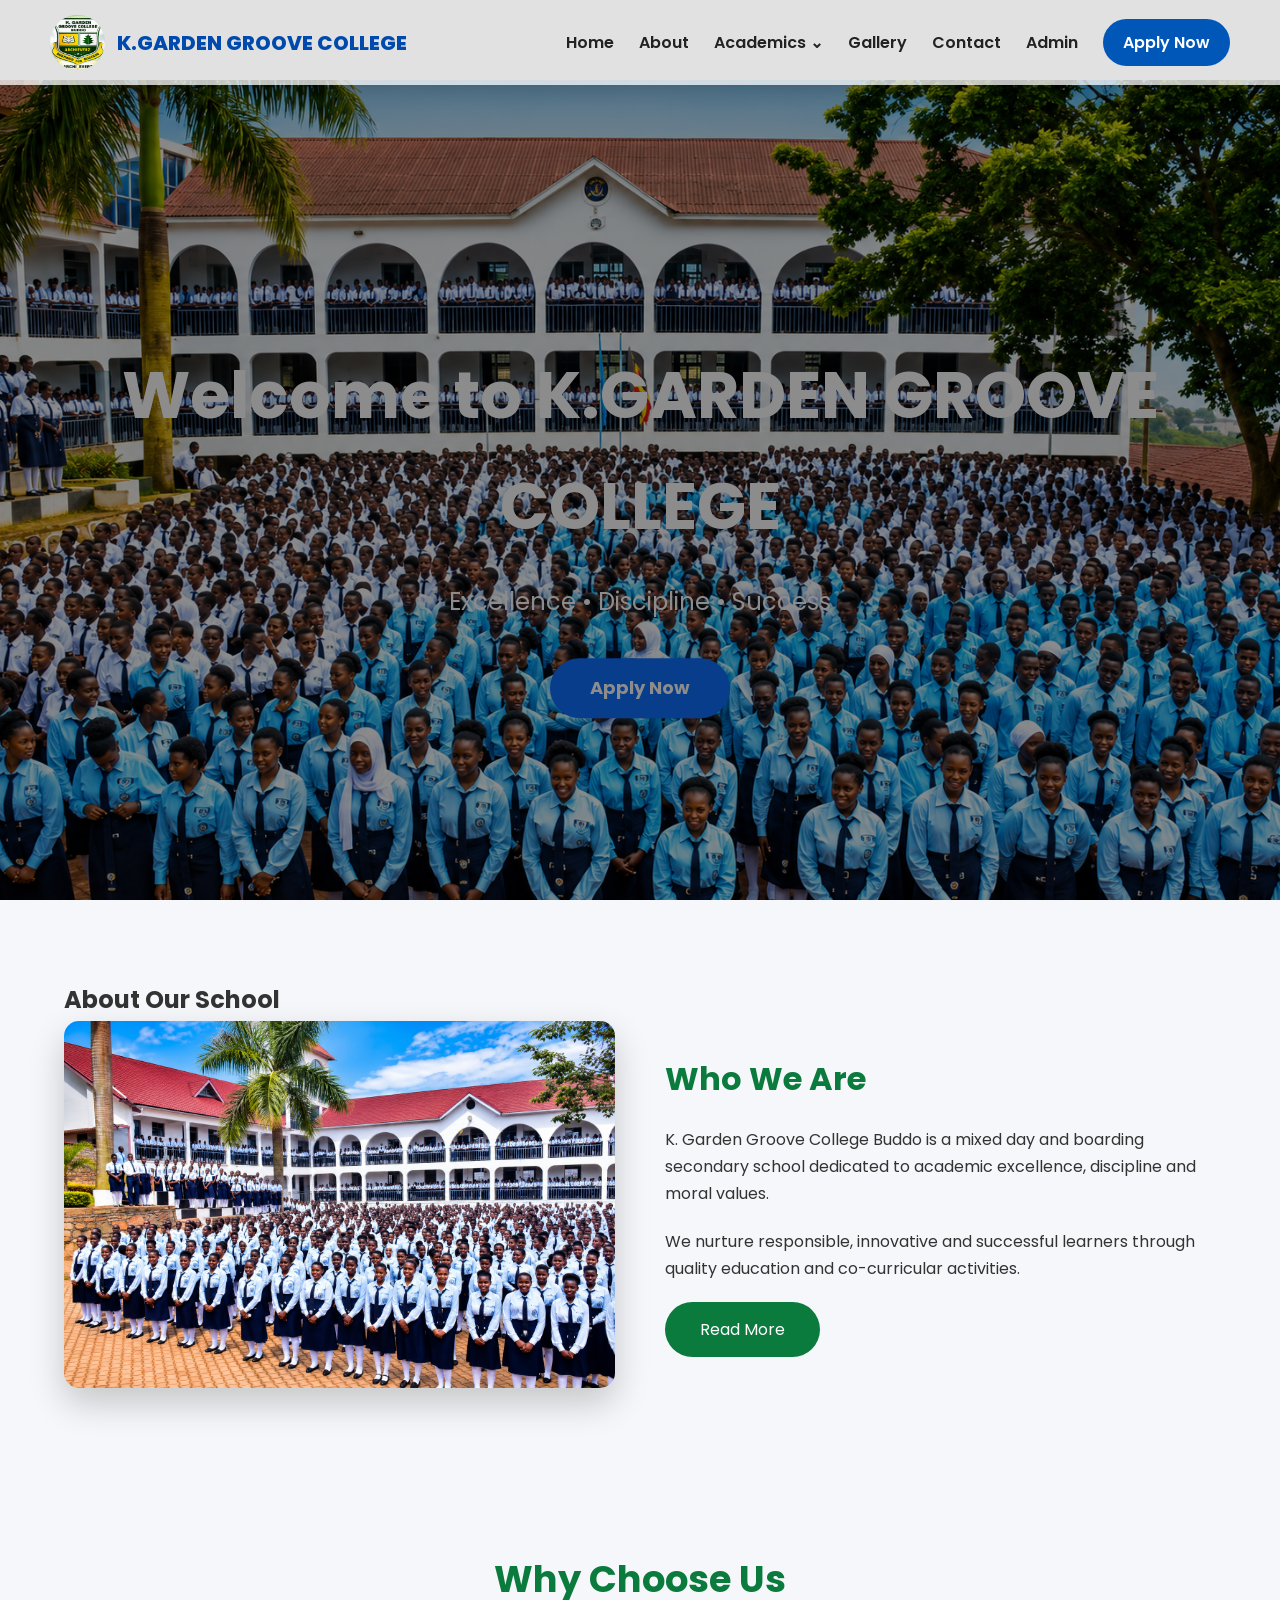
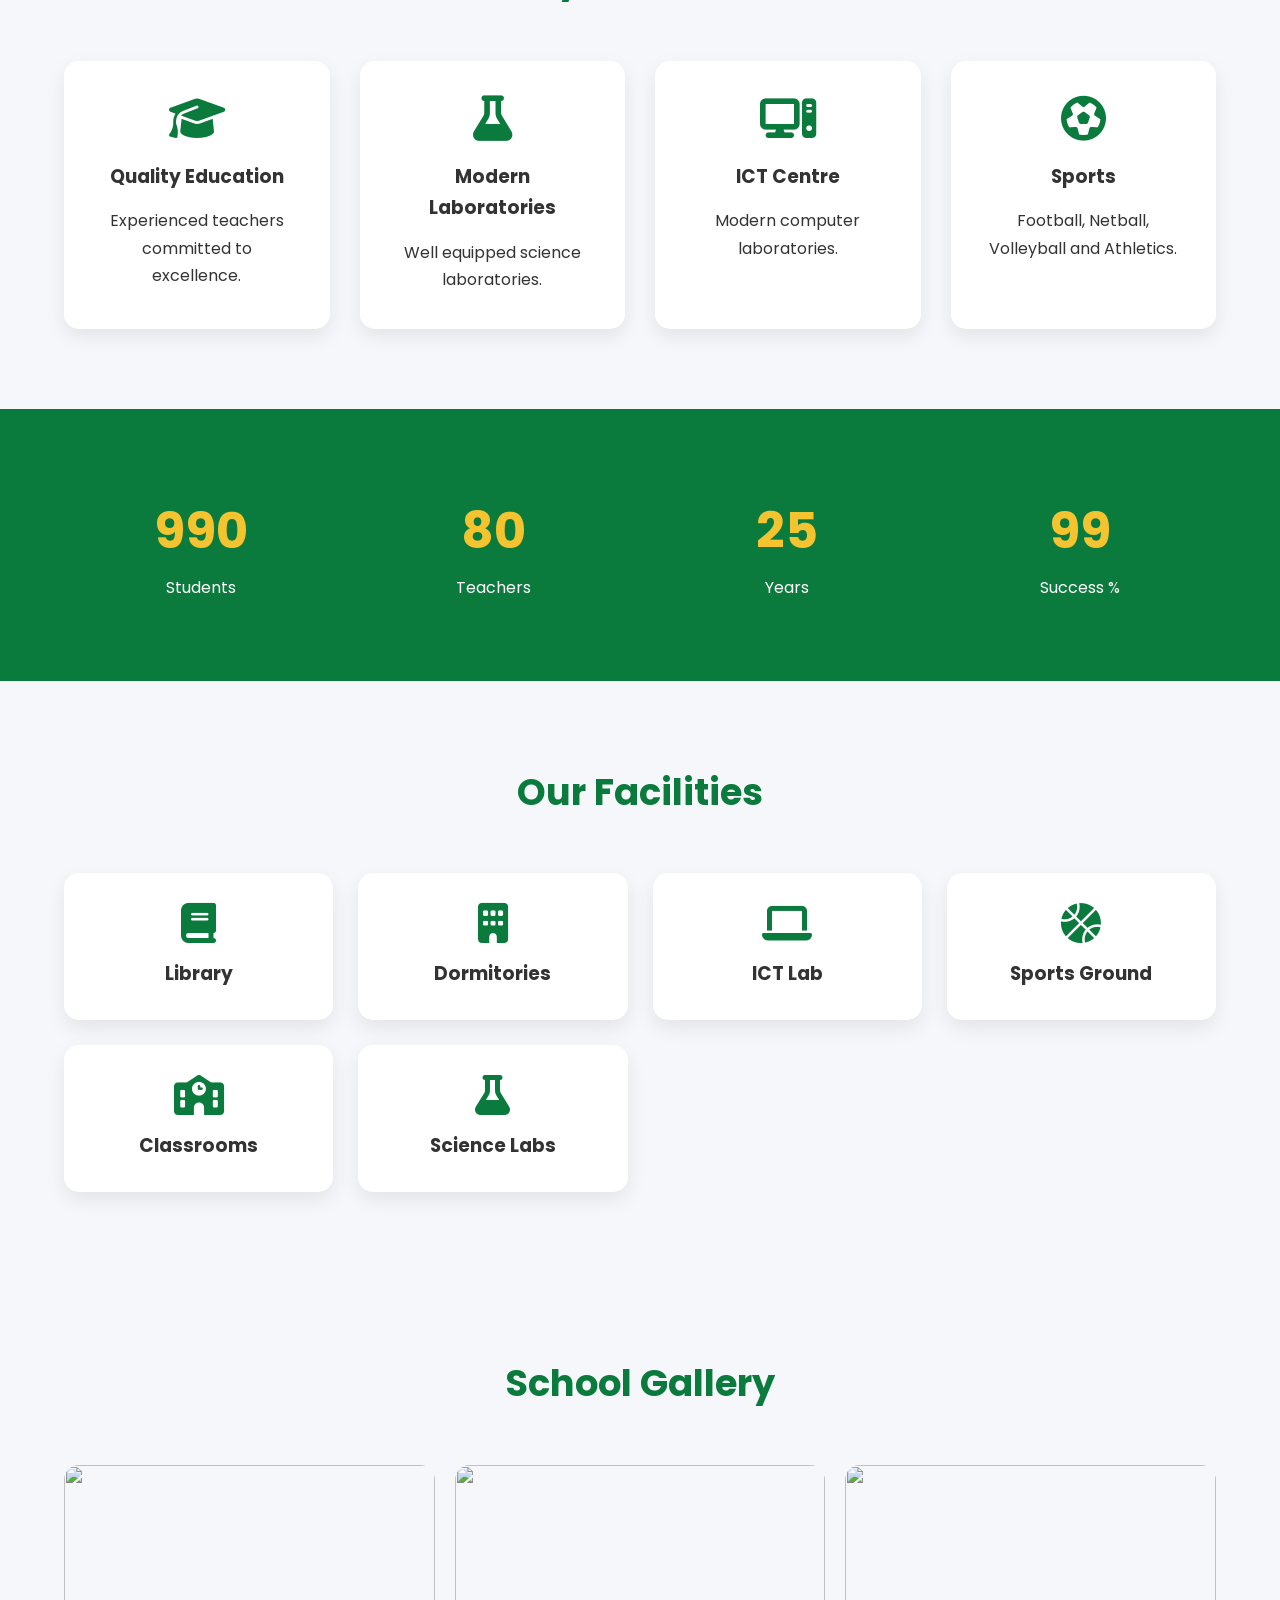
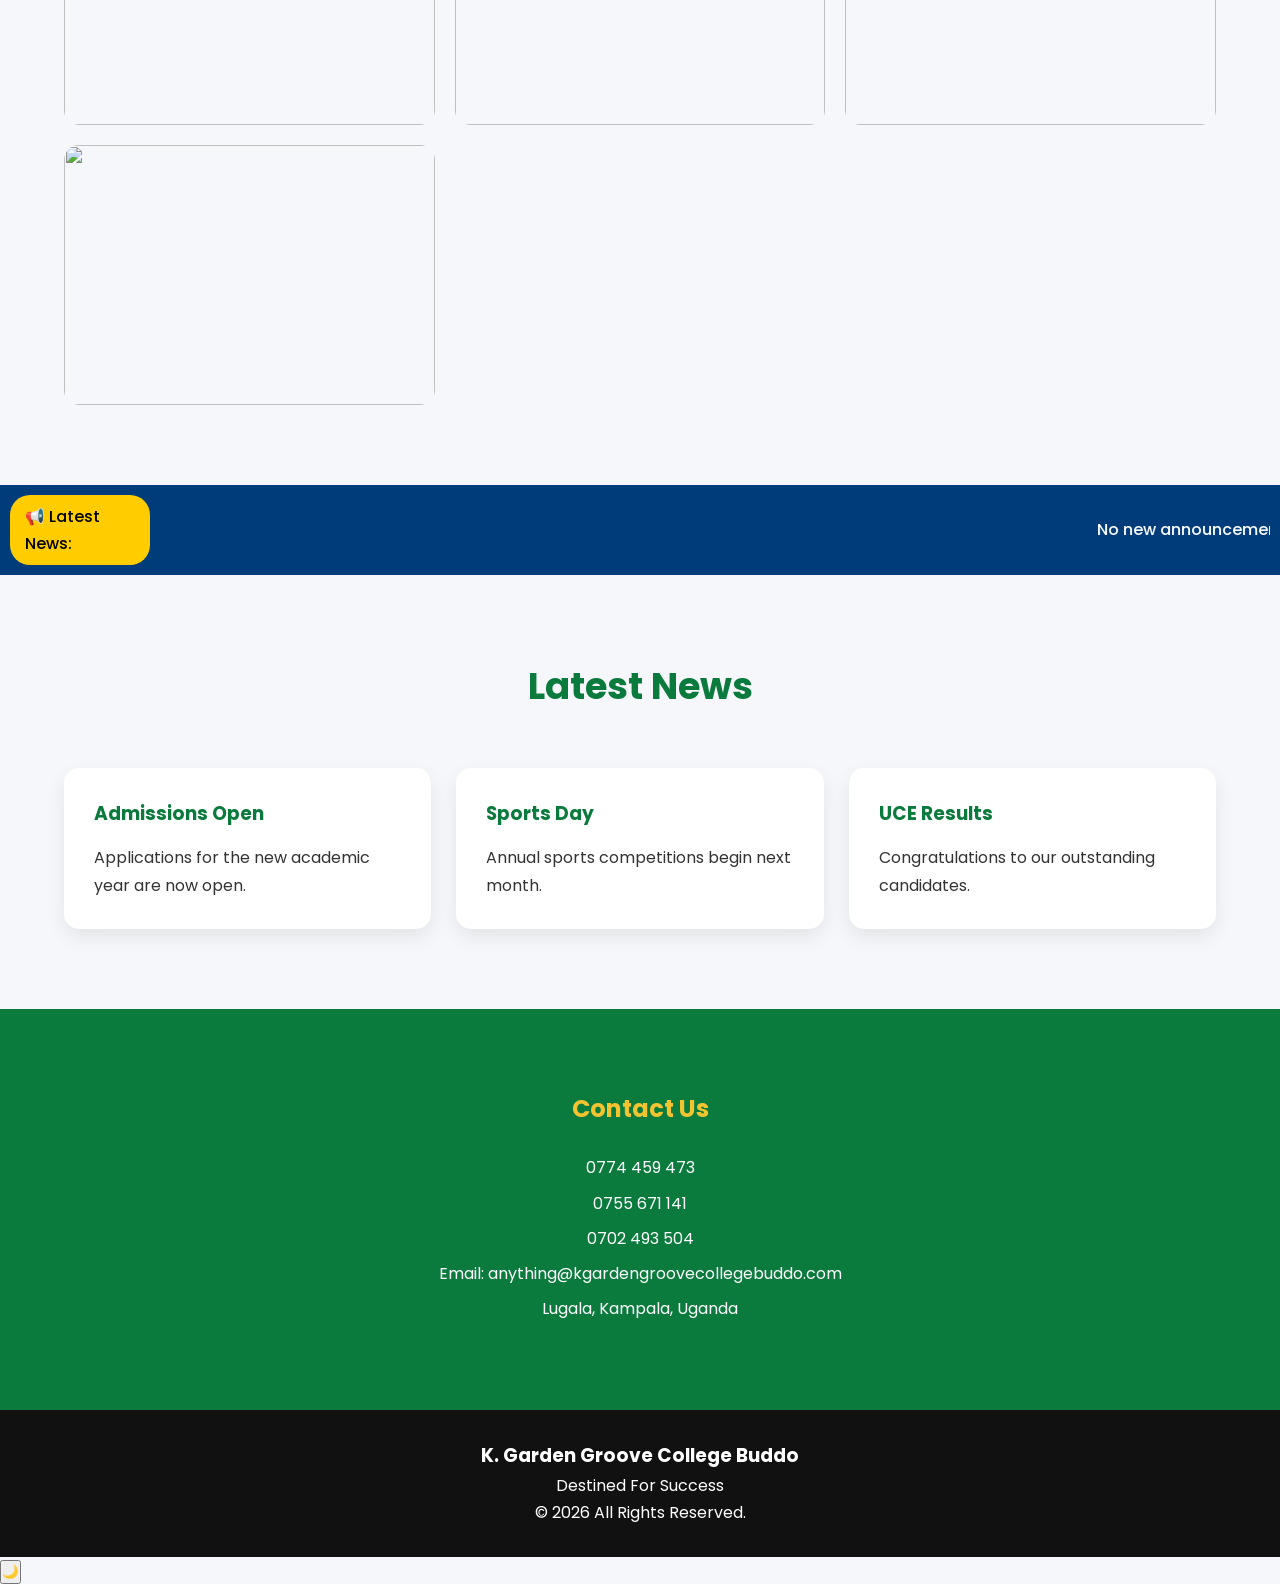
==== index.html @ ec47eed6 "Update index.html" ====
<!DOCTYPE html>
<html lang="en">
<head>
    <meta charset="UTF-8">
    <meta name="viewport" content="width=device-width, initial-scale=1.0">
    <title>K. Garden Groove College Buddo</title>

    <link rel="stylesheet" href="style.css">

    <link rel="preconnect" href="https://fonts.googleapis.com">
    <link rel="preconnect" href="https://fonts.gstatic.com" crossorigin>

    <link href="https://fonts.googleapis.com/css2?family=Poppins:wght@300;400;500;600;700;800&display=swap" rel="stylesheet">

    <link rel="stylesheet"
    href="https://cdnjs.cloudflare.com/ajax/libs/font-awesome/6.7.2/css/all.min.css">
</head>

<body>

<!--================ HEADER =================-->

<header>

<!-- MODERN NAVIGATION -->
<!-- NAVBAR -->

<header class="navbar">

    <div class="logo">
        <img src="Badge.jpg" alt="School Logo">
        <span>K.GARDEN GROOVE COLLEGE</span>
    </div>


    <nav>

        <ul class="nav-links" id="navLinks">


            <li>
                <a href="index.html">
                    Home
                </a>
            </li>


            <li>
                <a href="about.html">
                    About
                </a>
            </li>


            <!-- DROPDOWN -->

            <li class="dropdown">

                <a href="#">
                    Academics <span>⌄</span>
                </a>


                <ul class="dropdown-menu">


                    <li>
                        <a href="academics.html">
                            Departments
                        </a>
                    </li>


                    <li>
                        <a href="subjects.html">
                            Subjects
                        </a>
                    </li>


                    <li>
                        <a href="admissions.html">
                            Admissions
                        </a>
                    </li>


                </ul>


            </li>



            <li>
                <a href="gallery.html">
                    Gallery
                </a>
            </li>



            <li>
                <a href="contact.html">
                    Contact
                </a>
            </li>



            <li>
                <a href="admin-login.html">
                    Admin
                </a>
            </li>



            <li>
                <a href="admissions.html" class="apply-btn">
                    Apply Now
                </a>
            </li>


        </ul>

    </nav>



    <!-- MOBILE ICON -->

    <div class="menu-toggle" id="menuToggle">

        <i></i>
        <i></i>
        <i></i>

    </div>


</header>

</header>
</header>

<!--================ HERO =================-->

<!-- HERO SECTION -->

<section class="hero">

    <!-- Slides -->

    <div class="slide active">
        <img src="ChatGPT Image Jul 18, 2026, 02_23_18 PM.png" alt="School Building">

        <div class="hero-content">

            <h1>
                Welcome to K.GARDEN GROOVE COLLEGE
            </h1>

            <p>
                Excellence • Discipline • Success
            </p>

            <a href="admissions.html" class="hero-btn">
                Apply Now
            </a>

        </div>

    </div>


    <div class="slide">

        <img src="ChatGPT Image Jul 18, 2026, 02_30_40 PM.png" alt="Students">

        <div class="hero-content">

            <h1>
                Inspiring Future Leaders
            </h1>

            <p>
                Quality Education for Every Student
            </p>

        </div>

    </div>



    <div class="slide">

        <img src="ChatGPT Image Jul 20, 2026, 12_33_59 PM.png" alt="Laboratory">

        <div class="hero-content">

            <h1>
                Modern Learning Facilities
            </h1>

            <p>
                Science • ICT • Sports • Innovation
            </p>

        </div>

    </div>



    <!-- Overlay -->

    <div class="hero-overlay"></div>

</section>
<!--================ ABOUT =================-->

<section class="about">

    <div class="container">

        <div class="title">
            <h2>About Our School</h2>
        </div>

        <div class="about-content">

            <div class="about-image">

                <img src="ChatGPT Image Jul 20, 2026, 12_26_34 PM.png" alt="School">

            </div>

            <div class="about-text">

                <h3>Who We Are</h3>

                <p>

                    K. Garden Groove College Buddo is a mixed day and boarding secondary school dedicated to academic excellence, discipline and moral values.

                </p>

                <p>

                    We nurture responsible, innovative and successful learners through quality education and co-curricular activities.

                </p>

                <a href="about.html" class="btn">
                    Read More
                </a>

            </div>

        </div>

    </div>

</section>

<!--================ WHY US =================-->

<section class="why">

<div class="container">

<h2 class="section-title">
Why Choose Us
</h2>

<div class="cards">

<div class="card">

<i class="fa-solid fa-graduation-cap"></i>

<h3>Quality Education</h3>

<p>Experienced teachers committed to excellence.</p>

</div>

<div class="card">

<i class="fa-solid fa-flask"></i>

<h3>Modern Laboratories</h3>

<p>Well equipped science laboratories.</p>

</div>

<div class="card">

<i class="fa-solid fa-computer"></i>

<h3>ICT Centre</h3>

<p>Modern computer laboratories.</p>

</div>

<div class="card">

<i class="fa-solid fa-futbol"></i>

<h3>Sports</h3>

<p>Football, Netball, Volleyball and Athletics.</p>

</div>

</div>

</div>

</section>

<!--================ STATISTICS =================-->

<section class="stats">

<div class="container">

<div class="stat">

<h2 class="counter" data-target="1500">0</h2>

<p>Students</p>

</div>

<div class="stat">

<h2 class="counter" data-target="80">0</h2>

<p>Teachers</p>

</div>

<div class="stat">

<h2 class="counter" data-target="25">0</h2>

<p>Years</p>

</div>

<div class="stat">

<h2 class="counter" data-target="100">0</h2>

<p>Success %</p>

</div>

</div>

</section>

<!--================ FACILITIES =================-->

<section class="facilities">

<div class="container">

<h2 class="section-title">

Our Facilities

</h2>

<div class="facility-grid">

<div class="facility">

<i class="fa-solid fa-book"></i>

<h3>Library</h3>

</div>

<div class="facility">

<i class="fa-solid fa-building"></i>

<h3>Dormitories</h3>

</div>

<div class="facility">

<i class="fa-solid fa-laptop"></i>

<h3>ICT Lab</h3>

</div>

<div class="facility">

<i class="fa-solid fa-basketball"></i>

<h3>Sports Ground</h3>

</div>

<div class="facility">

<i class="fa-solid fa-school"></i>

<h3>Classrooms</h3>

</div>

<div class="facility">

<i class="fa-solid fa-flask"></i>

<h3>Science Labs</h3>

</div>

</div>

</div>

</section>

<!--================ GALLERY =================-->

<section class="gallery">

<div class="container">

<h2 class="section-title">

School Gallery

</h2>

<div class="gallery-grid">

<img src="images/gallery1.jpg">

<img src="images/gallery2.jpg">

<img src="images/gallery3.jpg">

<img src="images/gallery4.jpg">

</div>

</div>

</section>
<!-- NEWS TICKER -->


<div class="news-bar">


<span>
📢 Latest News:
</span>


<marquee id="newsTicker">

Loading announcements...

</marquee>


</div>
<!--================ NEWS =================-->

<section class="news">

<div class="container">

<h2 class="section-title">

Latest News

</h2>

<div class="news-container">

<div class="news-card">

<h3>Admissions Open</h3>

<p>Applications for the new academic year are now open.</p>

</div>

<div class="news-card">

<h3>Sports Day</h3>

<p>Annual sports competitions begin next month.</p>

</div>

<div class="news-card">

<h3>UCE Results</h3>

<p>Congratulations to our outstanding candidates.</p>

</div>

</div>

</div>

</section>

<!--================ CONTACT =================-->

<section class="contact">

<div class="container">

<h2>Contact Us</h2>

<p>0774 459 473</p>

<p>0755 671 141</p>

<p>0702 493 504</p>

<p>Email: anything@kgardengroovecollegebuddo.com</p>

<p>Lugala, Kampala, Uganda</p>

</div>

</section>

<!--================ FOOTER =================-->

<footer>

<div class="container">

<h3>K. Garden Groove College Buddo</h3>

<p>Destined For Success</p>

<p>© 2026 All Rights Reserved.</p>

</div>

</footer>

<script src="script.js"></script>

</body>
</html>
---- style.css ----
/*==========================
    GOOGLE FONT
==========================*/
@import url('https://fonts.googleapis.com/css2?family=Poppins:wght@300;400;500;600;700;800&display=swap');

/*==========================
    RESET
==========================*/
*{
    margin:0;
    padding:0;
    box-sizing:border-box;
    font-family:'Poppins',sans-serif;
    scroll-behavior:smooth;
}

body{
    background:#f5f7fa;
    color:#333;
    line-height:1.7;
}

img{
    width:100%;
    display:block;
}

a{
    text-decoration:none;
}

ul{
    list-style:none;
}

.container{
    width:90%;
    max-width:1200px;
    margin:auto;
}

section{
    padding:80px 0;
}

.section-title{
    text-align:center;
    color:#0B7A3D;
    font-size:2.3rem;
    margin-bottom:50px;
}

/*==========================
    HEADER
==========================*/

header{
    position:fixed;
    width:100%;
    top:0;
    left:0;
    z-index:1000;
    background:rgba(0,0,0,.55);
    backdrop-filter:blur(10px);
}

/* NAVBAR */

.navbar{

position:fixed;
top:0;
left:0;
width:100%;

display:flex;
justify-content:space-between;
align-items:center;

padding:15px 50px;

background:rgba(255,255,255,0.75);

backdrop-filter:blur(15px);

z-index:1000;

box-shadow:0 5px 20px rgba(0,0,0,0.15);

}



/* LOGO */


.logo{

display:flex;
align-items:center;
gap:12px;

}


.logo img{

width:55px;
height:55px;

border-radius:50%;

}



.logo span{

font-size:20px;
font-weight:800;

color:#004aad;

}



/* MENU */


.nav-links{

display:flex;

align-items:center;

gap:25px;

list-style:none;

}



.nav-links li{

position:relative;

}



.nav-links a{

text-decoration:none;

color:#222;

font-weight:600;

transition:.3s;

}



.nav-links a:hover{

color:#004aad;

}



/* DROPDOWN */


.dropdown-menu{

position:absolute;

top:35px;

left:0;

width:210px;

background:white;

border-radius:12px;

padding:15px 0;

list-style:none;


opacity:0;

visibility:hidden;

transform:translateY(20px);

transition:.4s;


box-shadow:0 15px 30px rgba(0,0,0,.15);

}



.dropdown-menu li{

padding:10px 20px;

}



.dropdown:hover .dropdown-menu{

opacity:1;

visibility:visible;

transform:translateY(0);

}




/* APPLY BUTTON */


.apply-btn{

background:#004aad;

color:white !important;

padding:12px 25px;

border-radius:30px;

transition:.3s;

}



.apply-btn:hover{

background:#002b6b;

transform:translateY(-3px);

}



/* MOBILE MENU */


.menu-toggle{

display:none;

cursor:pointer;

}



.menu-toggle i{

display:block;

width:30px;

height:3px;

background:#004aad;

margin:6px;

}




@media(max-width:900px){


.menu-toggle{

display:block;

}



.nav-links{

position:absolute;

top:80px;

left:0;

width:100%;

background:white;

display:none;

flex-direction:column;

padding:30px;

}



.nav-links.active{

display:flex;

}



.dropdown-menu{

position:static;

opacity:1;

visibility:visible;

transform:none;

display:none;

}



.dropdown:hover .dropdown-menu{

display:block;

}


}


/* APPLY BUTTON */

.apply-btn{

background:#0057b7;
color:white !important;

padding:12px 20px !important;

border-radius:30px;

}


.apply-btn:hover{

background:#003d80;

}



/* MOBILE BUTTON */

.menu-toggle{

display:none;

font-size:28px;

cursor:pointer;

}




@media(max-width:768px){


.menu-toggle{

display:block;

}


.nav-links{

position:absolute;

top:70px;
left:0;

width:100%;

background:white;

flex-direction:column;

display:none;

padding:20px;

}



.nav-links.active{

display:flex;

}


.dropdown-menu{

position:static;

box-shadow:none;

}


}
/*==========================
    HERO
==========================*/

/* HERO */

.hero{

position:relative;

width:100%;

height:100vh;

overflow:hidden;

}



.slide{

position:absolute;

width:100%;

height:100%;

opacity:0;

transition:opacity 1.5s ease;

}



.slide.active{

opacity:1;

z-index:1;

}



.slide img{

width:100%;

height:100%;

object-fit:cover;

animation:zoom 10s linear infinite;

}



@keyframes zoom{

0%{

transform:scale(1);

}

100%{

transform:scale(1.1);

}

}



/* DARK OVERLAY */

.hero-overlay{

position:absolute;

top:0;

left:0;

width:100%;

height:100%;

background:rgba(0,0,0,.45);

z-index:2;

}



/* CONTENT */

.hero-content{

position:absolute;

top:50%;

left:50%;

transform:translate(-50%,-50%);

text-align:center;

color:white;

z-index:3;

width:90%;

}



.hero-content h1{

font-size:65px;

margin-bottom:20px;

animation:fadeDown 1s;

}



.hero-content p{

font-size:24px;

margin-bottom:35px;

animation:fadeUp 1.2s;

}



.hero-btn{

display:inline-block;

padding:15px 40px;

background:#0d6efd;

color:white;

text-decoration:none;

border-radius:40px;

font-size:18px;

font-weight:bold;

transition:.3s;

}



.hero-btn:hover{

background:#004aad;

transform:translateY(-4px);

}



@keyframes fadeDown{

from{

opacity:0;

transform:translate(-50%,-70%);

}

to{

opacity:1;

transform:translate(-50%,-50%);

}

}



@keyframes fadeUp{

from{

opacity:0;

transform:translate(-50%,-30%);

}

to{

opacity:1;

transform:translate(-50%,-50%);

}

}



@media(max-width:768px){

.hero-content h1{

font-size:38px;

}

.hero-content p{

font-size:18px;

}

}
.motto{
    color:#F4C430;
    font-weight:600;
    margin:15px 0 35px;
}

.btn{
    display:inline-block;
    background:#0B7A3D;
    color:#fff;
    padding:14px 35px;
    border-radius:40px;
    transition:.4s;
}

.btn:hover{
    background:#F4C430;
    color:#000;
    transform:translateY(-5px);
}

/*==========================
    ABOUT
==========================*/

.about-content{
    display:grid;
    grid-template-columns:1fr 1fr;
    gap:50px;
    align-items:center;
}

.about-image img{
    border-radius:15px;
    box-shadow:0 15px 35px rgba(0,0,0,.2);
}

.about-text h3{
    color:#0B7A3D;
    font-size:32px;
    margin-bottom:20px;
}

.about-text p{
    margin-bottom:20px;
}

/*==========================
    WHY US
==========================*/

.cards{
    display:grid;
    grid-template-columns:repeat(auto-fit,minmax(250px,1fr));
    gap:30px;
}

.card{
    background:#fff;
    text-align:center;
    padding:35px;
    border-radius:15px;
    transition:.4s;
    box-shadow:0 8px 20px rgba(0,0,0,.08);
}

.card:hover{
    transform:translateY(-10px);
}

.card i{
    font-size:45px;
    color:#0B7A3D;
    margin-bottom:20px;
}

.card h3{
    margin-bottom:15px;
}

/*==========================
    STATS
==========================*/

.stats{
    background:#0B7A3D;
}

.stats .container{
    display:grid;
    grid-template-columns:repeat(auto-fit,minmax(180px,1fr));
    gap:20px;
    text-align:center;
}

.stat{
    color:#fff;
}

.counter{
    font-size:50px;
    color:#F4C430;
}

/*==========================
    FACILITIES
==========================*/

.facility-grid{
    display:grid;
    grid-template-columns:repeat(auto-fit,minmax(220px,1fr));
    gap:25px;
}

.facility{
    background:#fff;
    padding:30px;
    text-align:center;
    border-radius:15px;
    box-shadow:0 8px 20px rgba(0,0,0,.08);
    transition:.4s;
}

.facility:hover{
    transform:scale(1.05);
}

.facility i{
    font-size:40px;
    color:#0B7A3D;
    margin-bottom:15px;
}

/*==========================
    GALLERY
==========================*/

.gallery-grid{
    display:grid;
    grid-template-columns:repeat(auto-fit,minmax(280px,1fr));
    gap:20px;
}

.gallery-grid img{
    height:260px;
    object-fit:cover;
    border-radius:15px;
    transition:.4s;
    cursor:pointer;
}

.gallery-grid img:hover{
    transform:scale(1.05);
}

/*==========================
    NEWS
==========================*/

.news-container{
    display:grid;
    grid-template-columns:repeat(auto-fit,minmax(280px,1fr));
    gap:25px;
}

.news-card{
    background:#fff;
    padding:30px;
    border-radius:15px;
    box-shadow:0 8px 20px rgba(0,0,0,.08);
}

.news-card h3{
    color:#0B7A3D;
    margin-bottom:15px;
}

/*==========================
    CONTACT
==========================*/

.contact{
    background:#0B7A3D;
    color:#fff;
    text-align:center;
}

.contact h2{
    color:#F4C430;
    margin-bottom:25px;
}

.contact p{
    margin:8px 0;
}

/*==========================
    FOOTER
==========================*/

footer{
    background:#111;
    color:#fff;
    text-align:center;
    padding:30px 20px;
}

/*==========================
    ANIMATIONS
==========================*/

@keyframes fadeUp{

    from{
        opacity:0;
        transform:translateY(50px);
    }

    to{
        opacity:1;
        transform:translateY(0);
    }

}

/*==========================
    RESPONSIVE
==========================*/

@media(max-width:992px){

.hero-content h2{
    font-size:42px;
}

.about-content{
    grid-template-columns:1fr;
}

}

@media(max-width:768px){

.nav-links{
    position:fixed;
    top:90px;
    right:-100%;
    width:270px;
    height:100vh;
    background:#0B7A3D;
    flex-direction:column;
    padding:40px;
    transition:.4s;
}

.nav-links.active{
    right:0;
}

.menu-btn{
    display:block;
}

.hero-content h2{
    font-size:32px;
}

.hero-content p{
    font-size:17px;
}

.logo h2{
    display:none;
}

.section-title{
    font-size:1.8rem;
}

}
/* NEWS TICKER */


.news-bar{

display:flex;

align-items:center;

gap:15px;

background:#003b7a;

color:white;

padding:10px;

font-weight:500;

}


.news-bar span{

background:#ffcc00;

color:black;

padding:8px 15px;

border-radius:20px;

}



.announcement-card{

background:white;

padding:20px;

margin:15px 0;

border-radius:15px;

box-shadow:0 5px 15px #ddd;

}


.announcement-card button{

background:red;

padding:8px 15px;

}
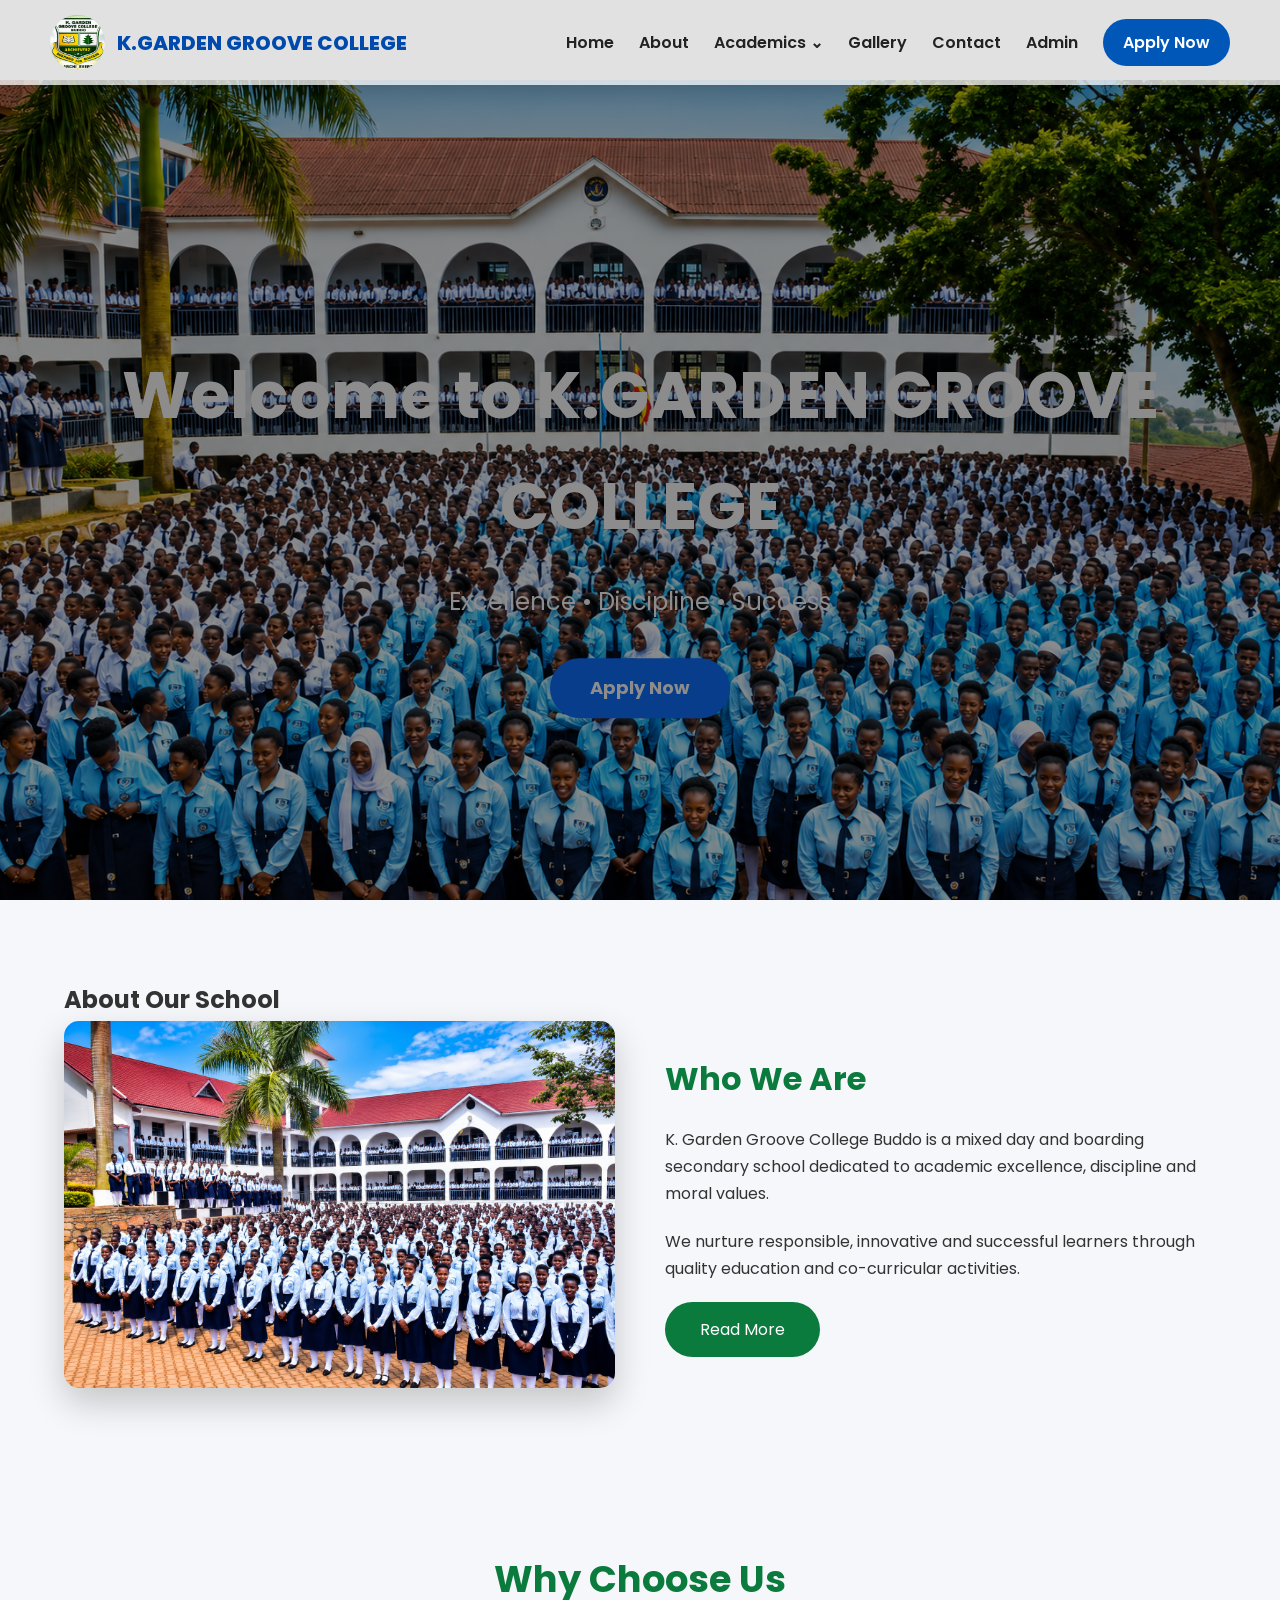
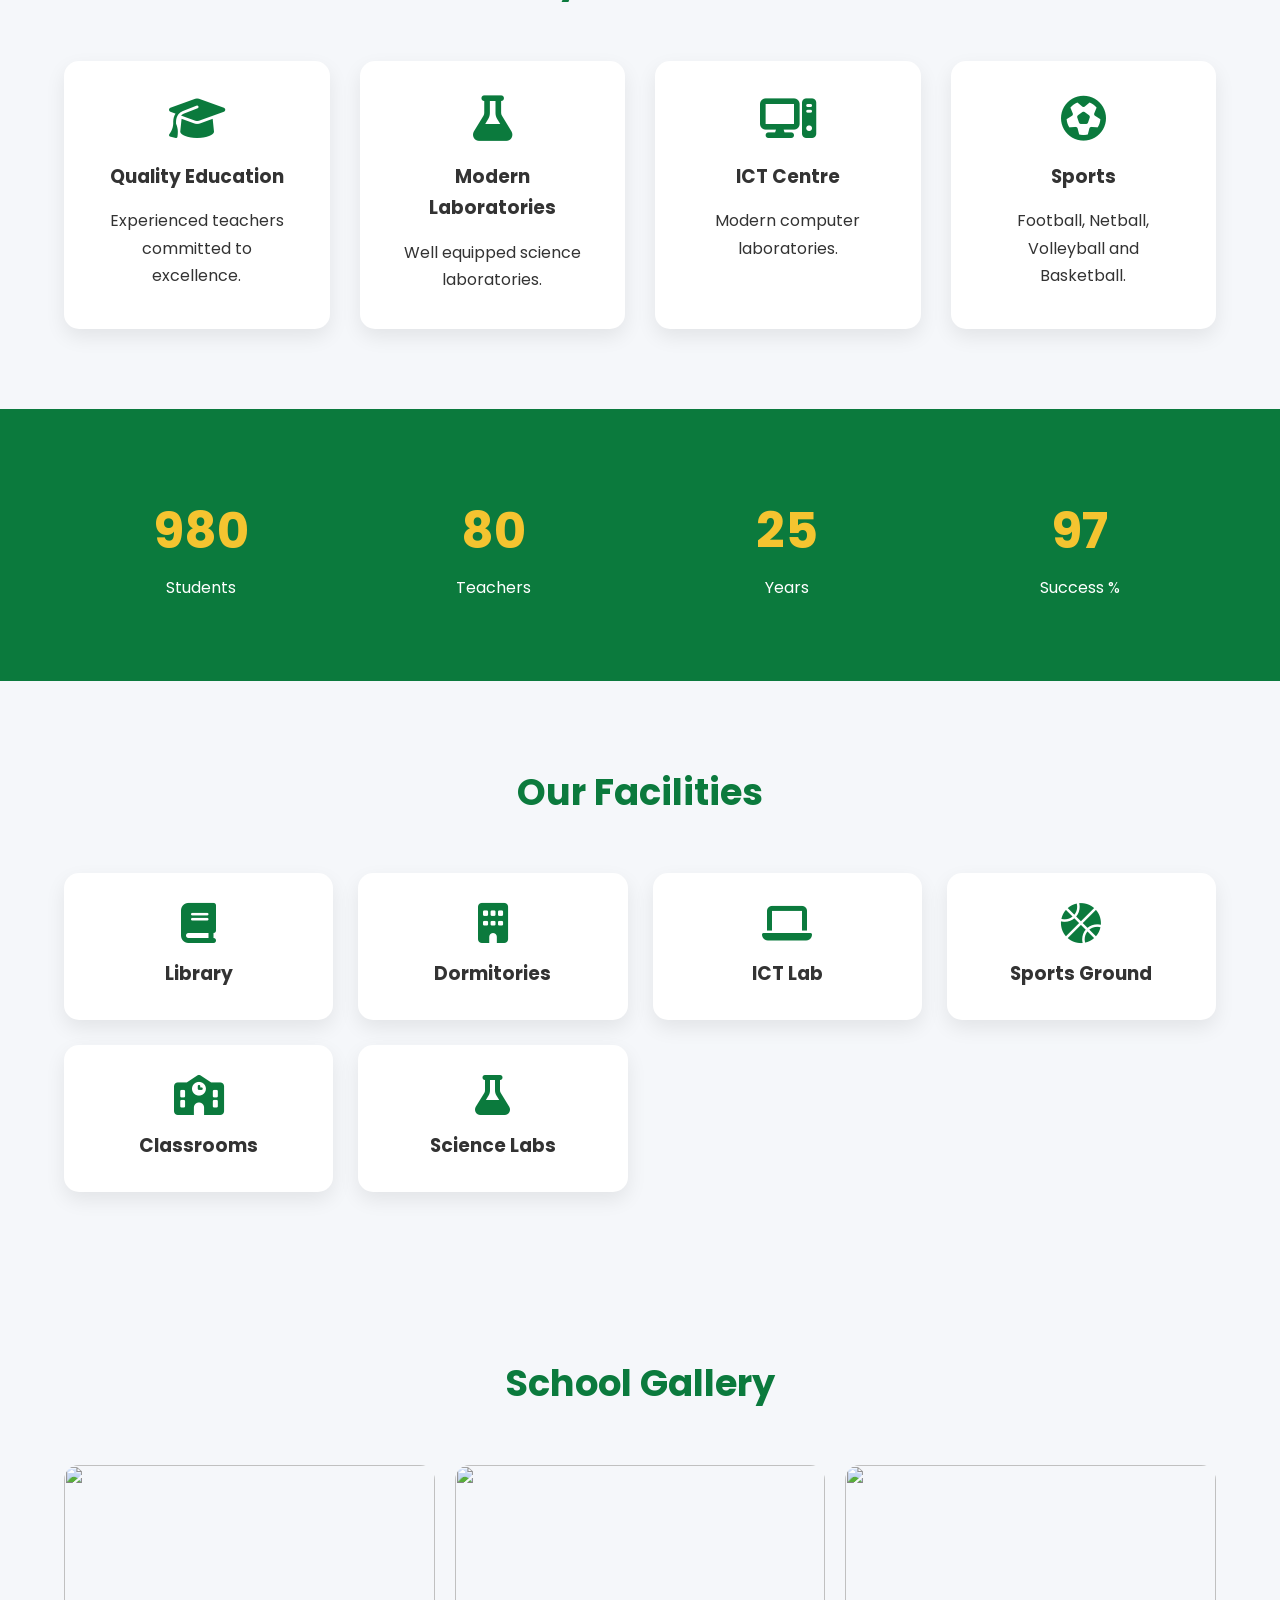
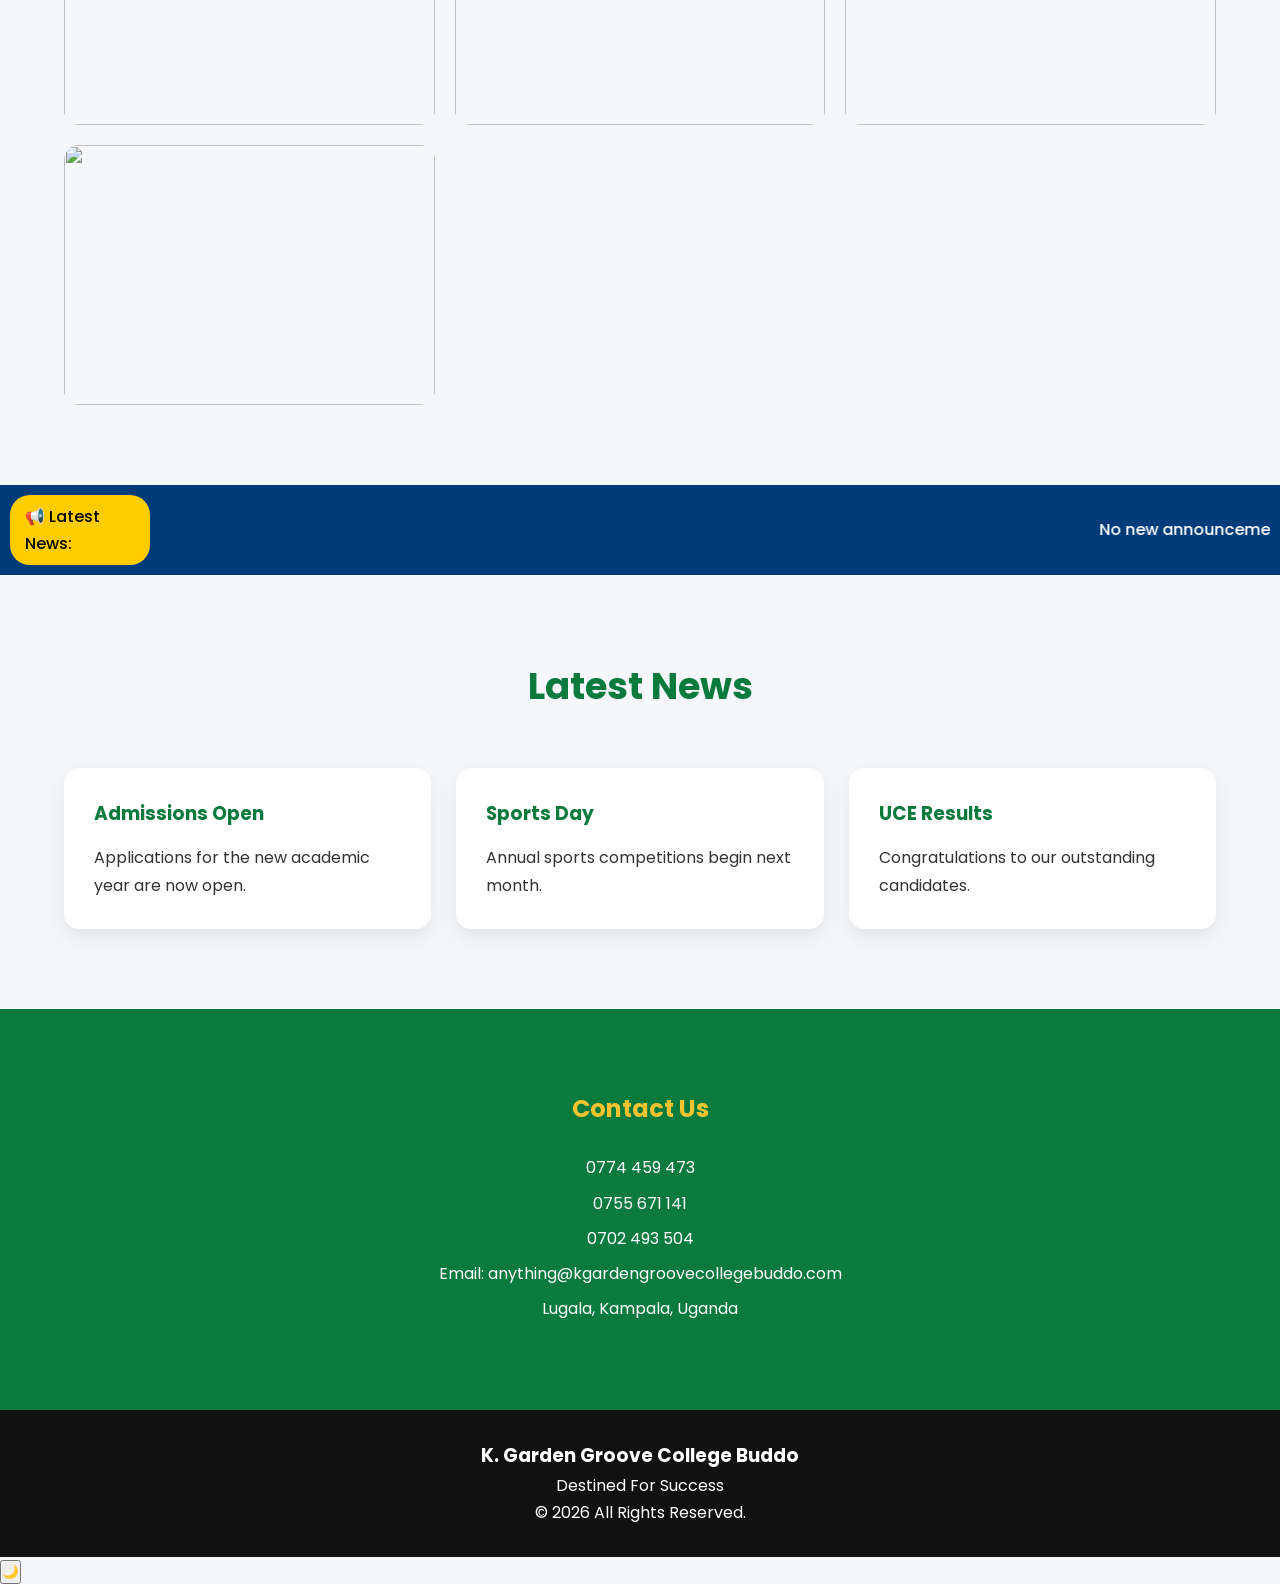
==== commit ac09747d: "Update index.html" ====
--- a/index.html
+++ b/index.html
@@ -314,7 +314,7 @@
 
 <h3>Sports</h3>
 
-<p>Football, Netball, Volleyball and Athletics.</p>
+<p>Football, Netball, Volleyball and Basketball.</p>
 
 </div>
 
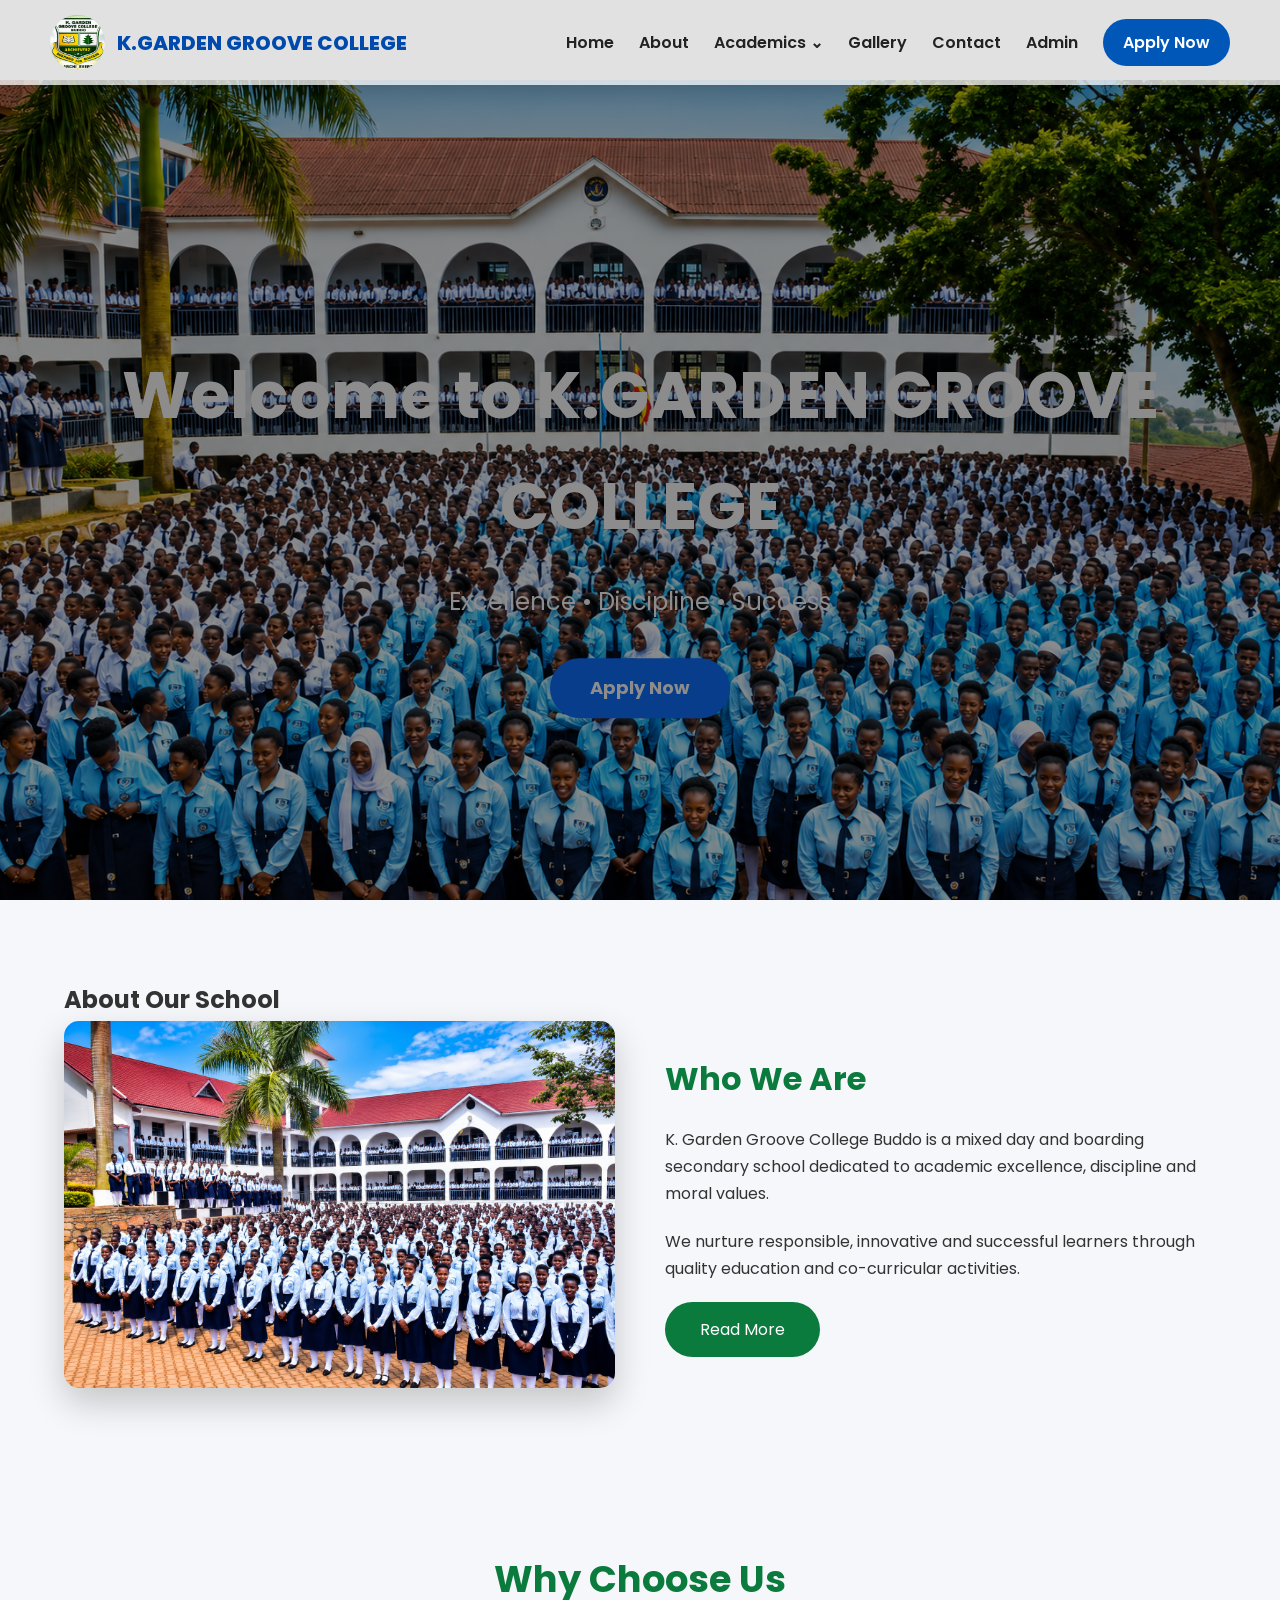
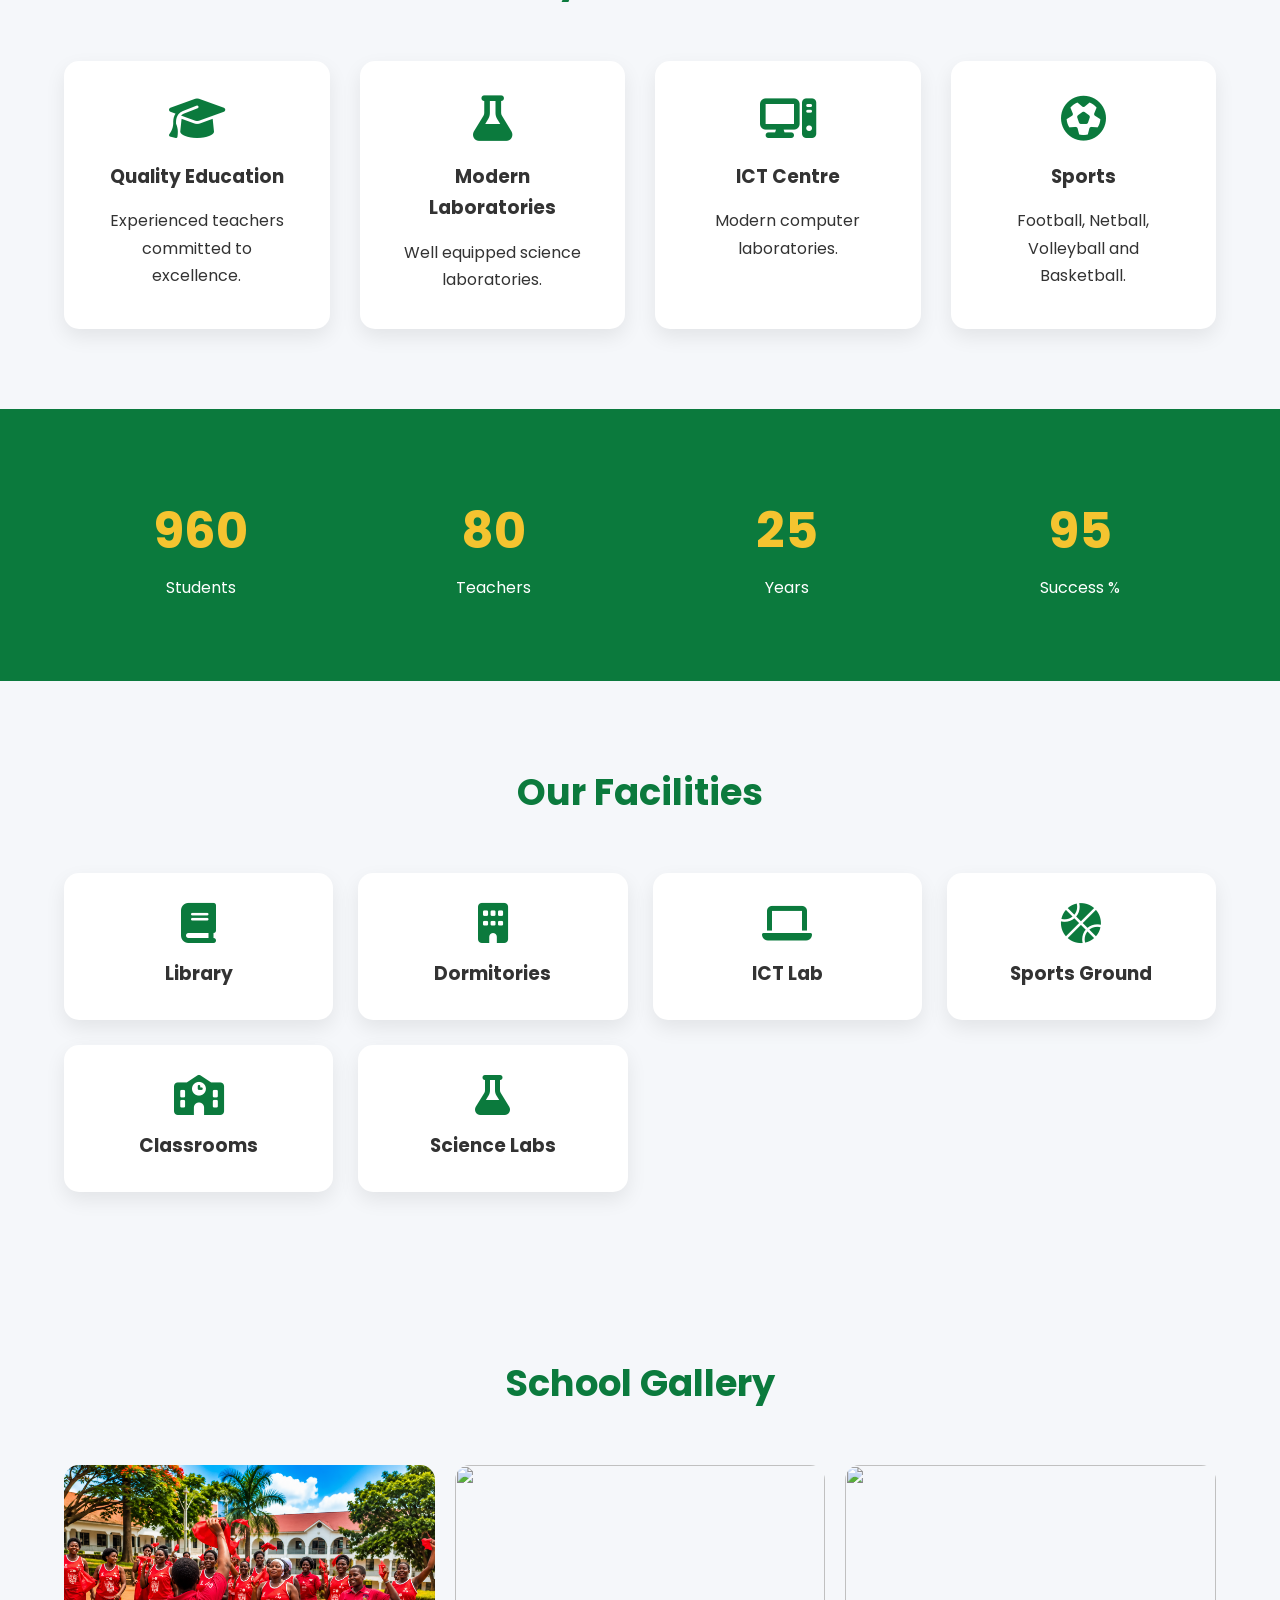
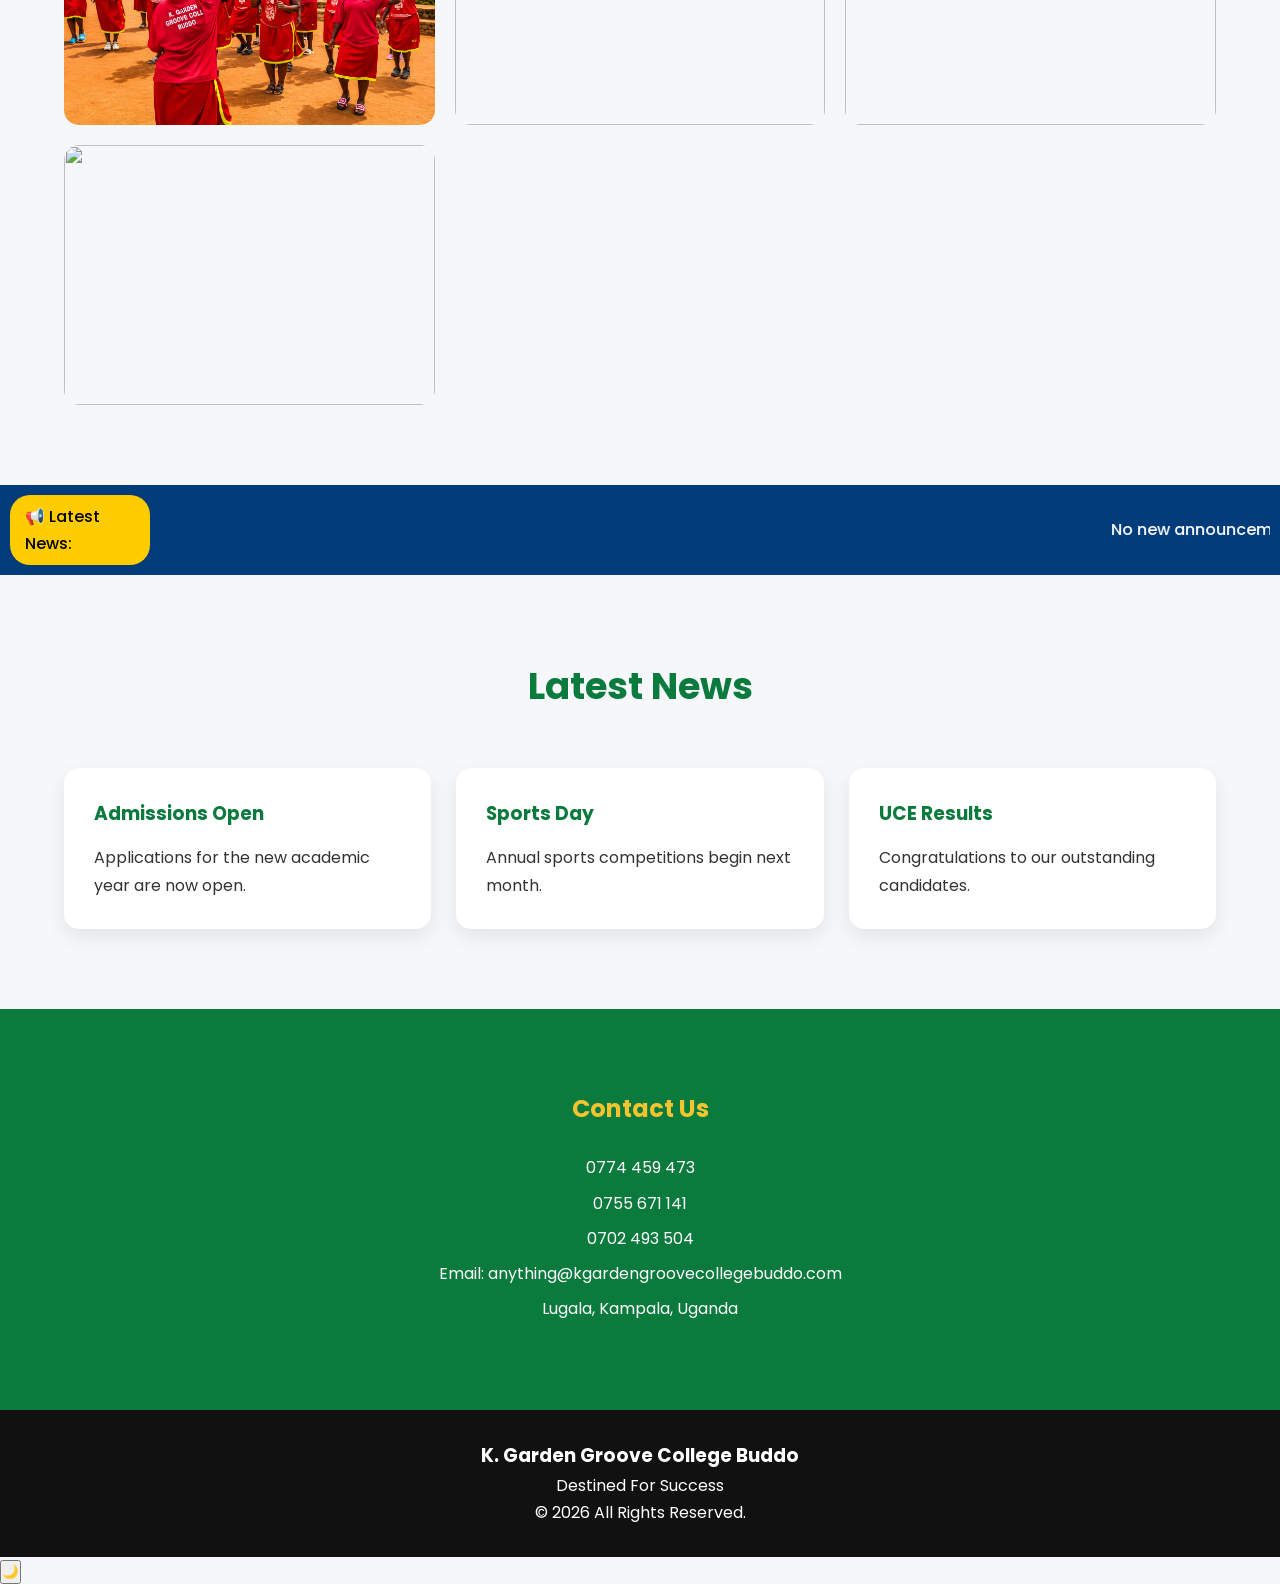
==== commit b4ca52d3: "Update index.html" ====
--- a/index.html
+++ b/index.html
@@ -448,7 +448,7 @@
 
 <div class="gallery-grid">
 
-<img src="images/gallery1.jpg">
+<img src="ChatGPT Image Jul 20, 2026, 12_28_30 PM.png">
 
 <img src="images/gallery2.jpg">
 
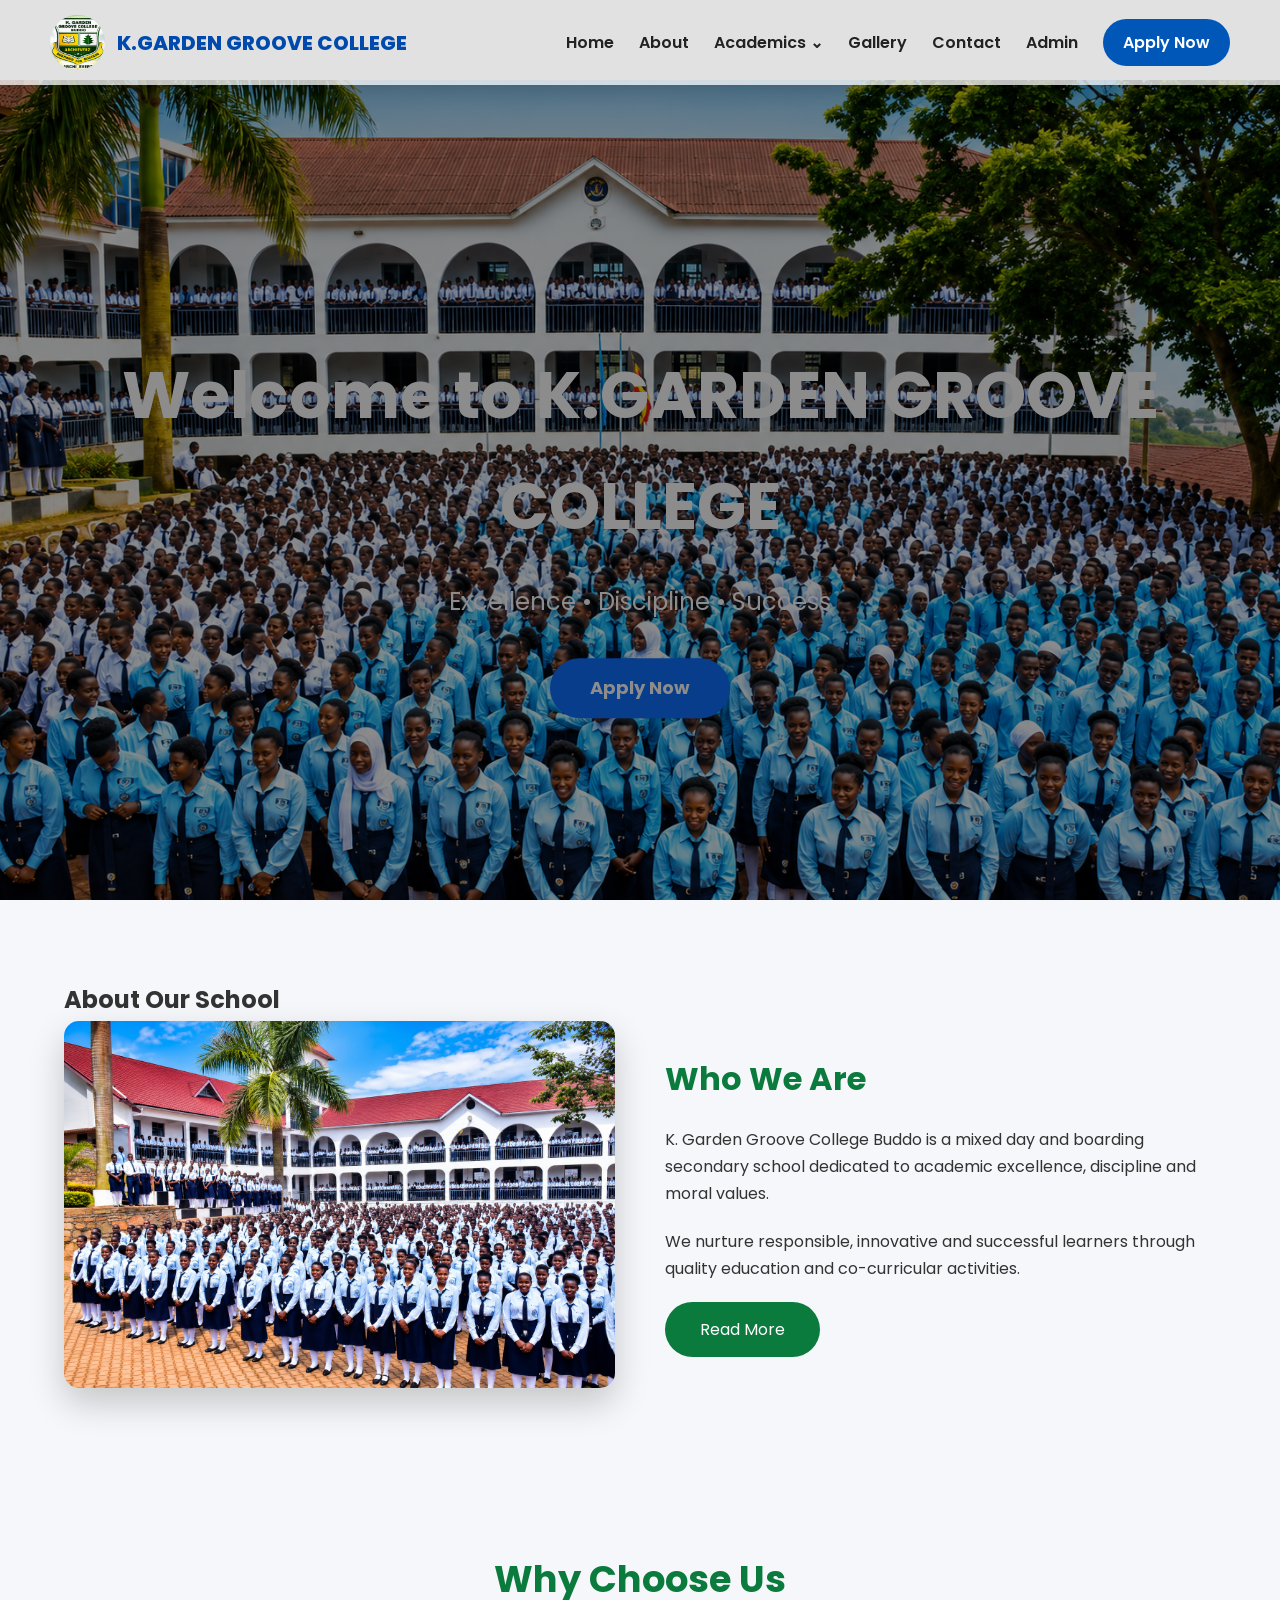
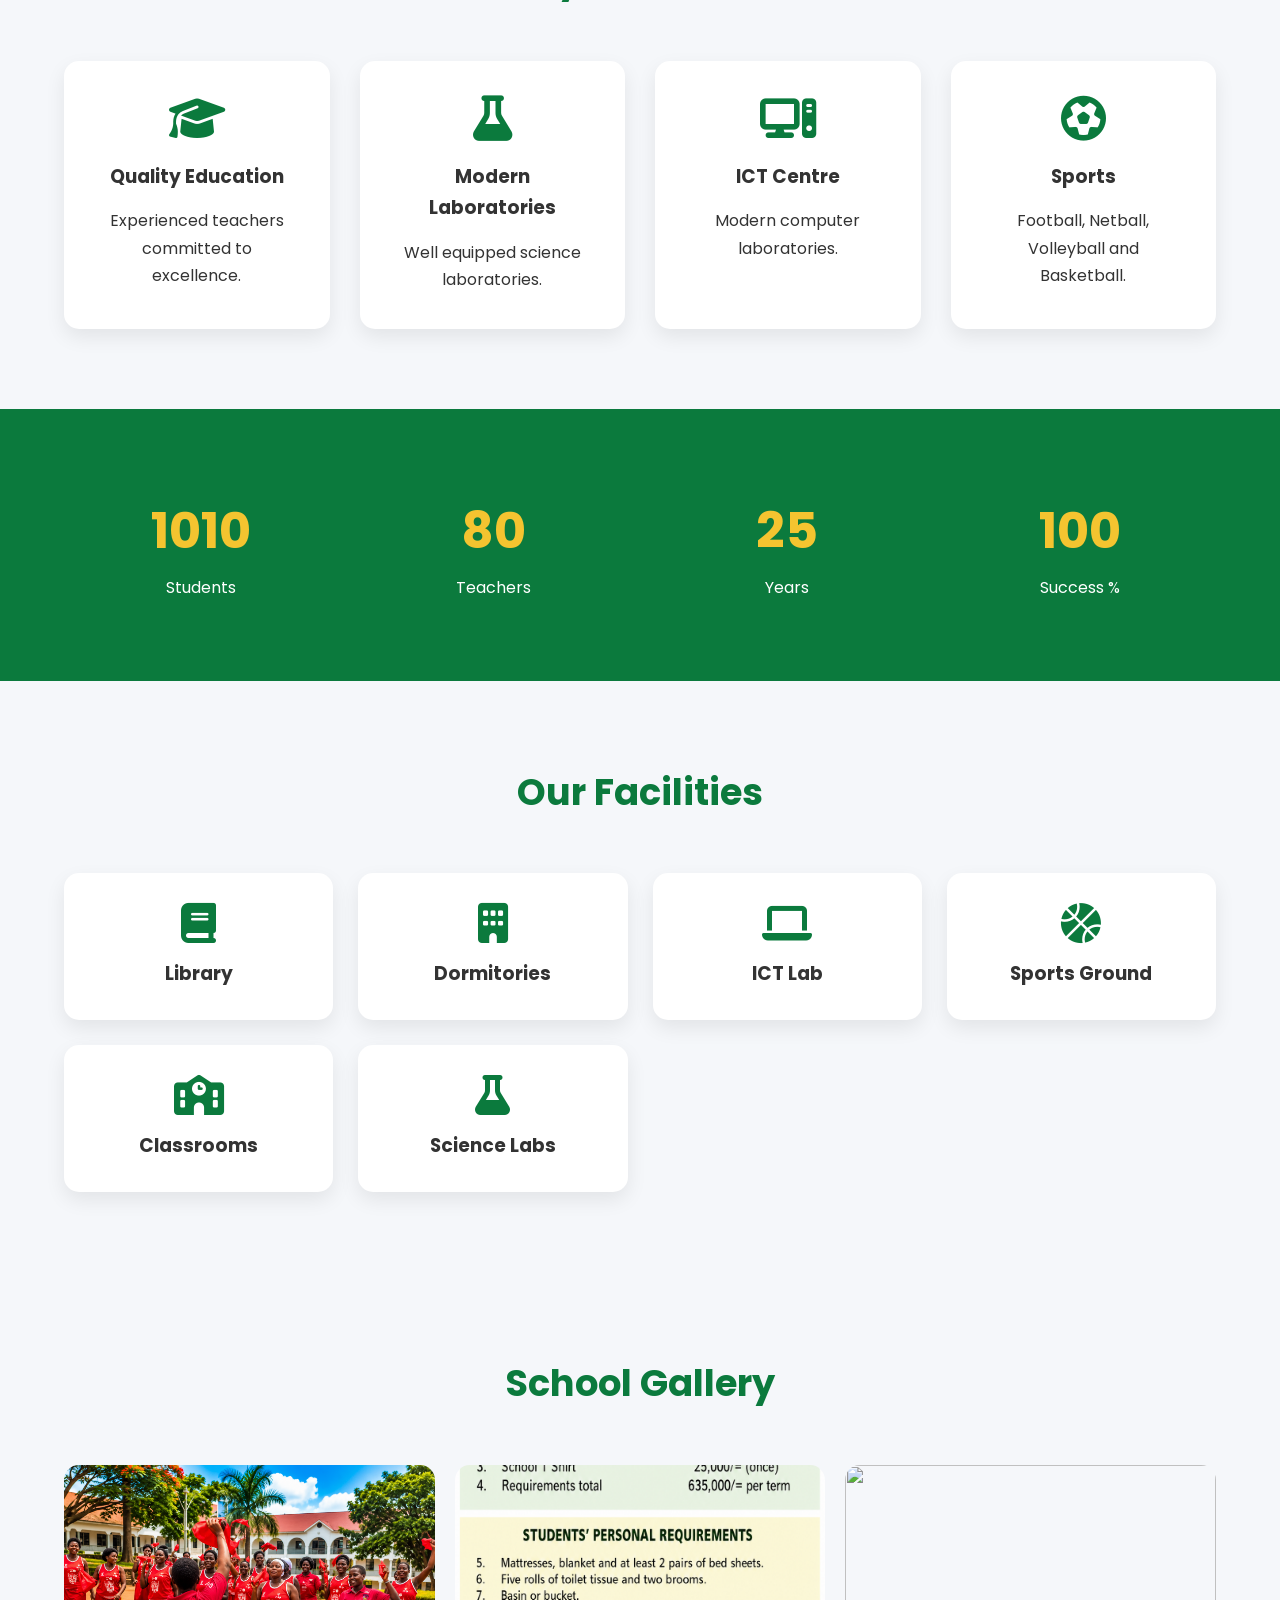
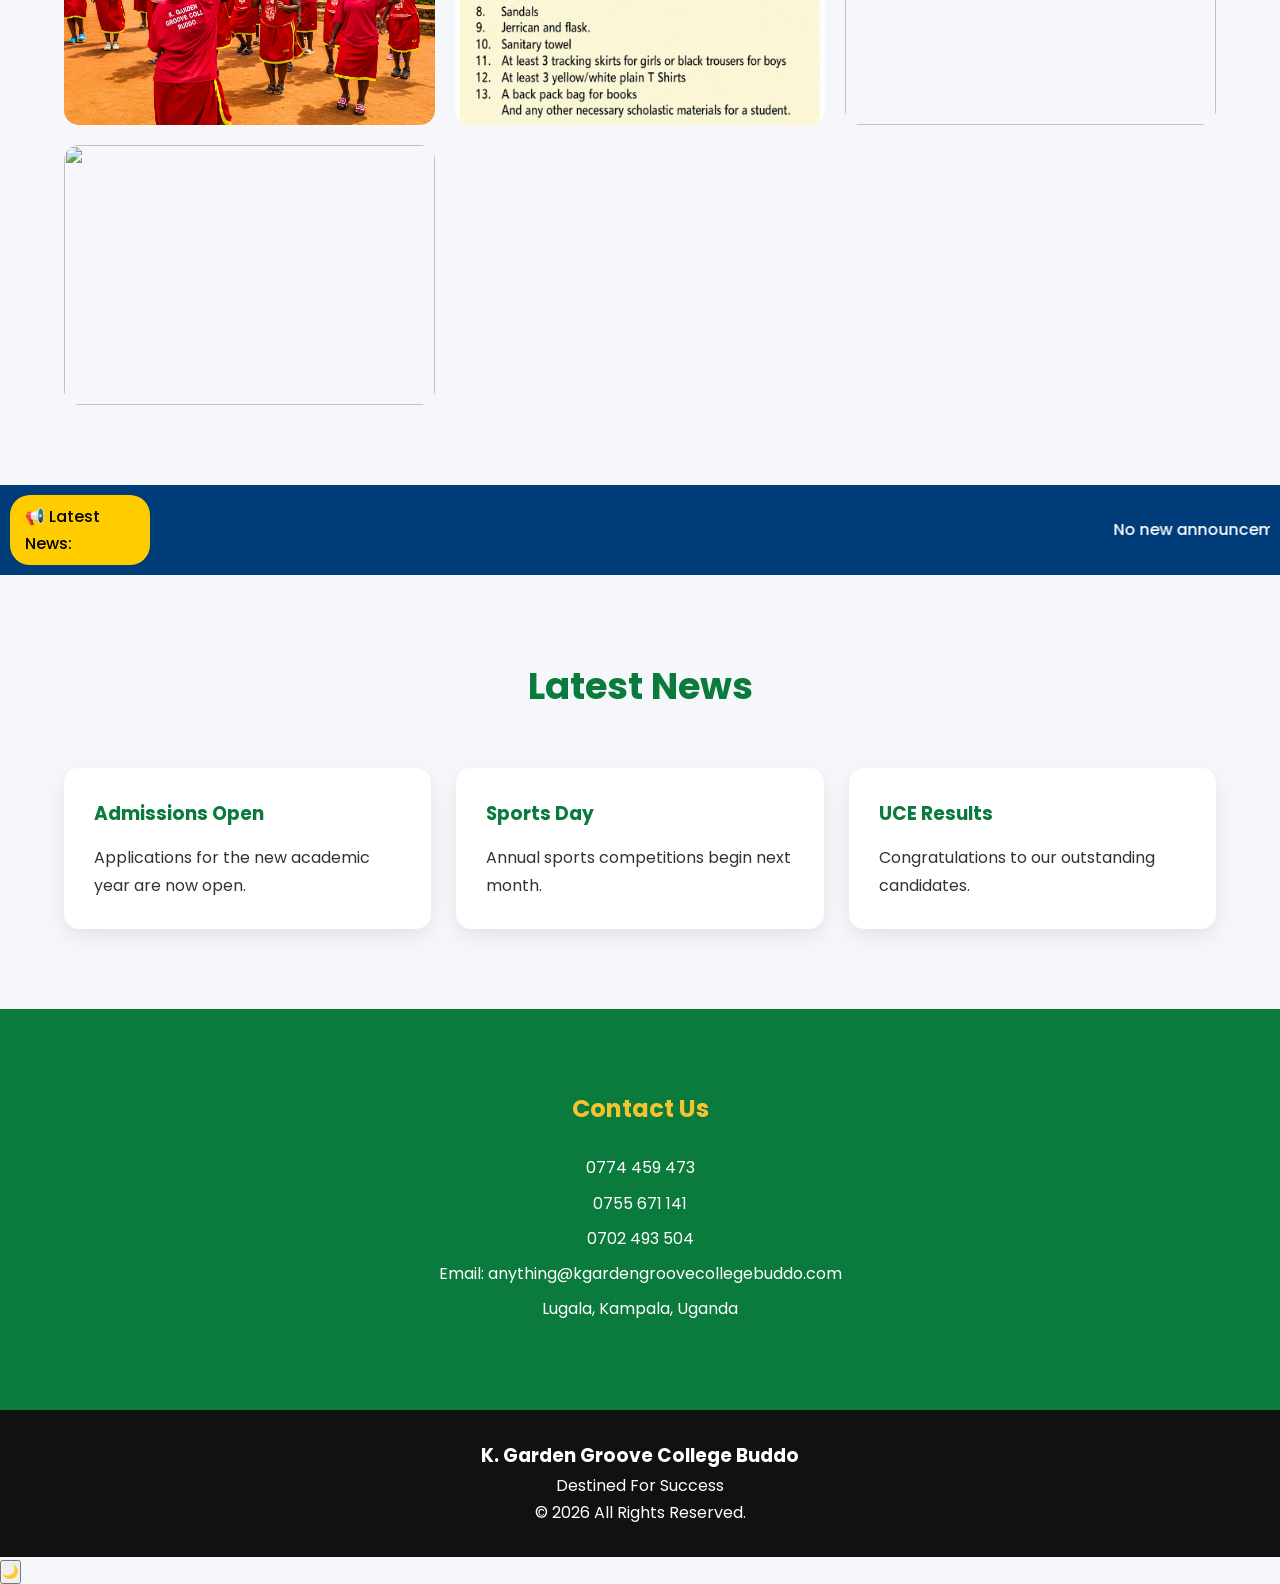
==== commit 039b9afe: "Update index.html" ====
--- a/index.html
+++ b/index.html
@@ -450,7 +450,7 @@
 
 <img src="ChatGPT Image Jul 20, 2026, 12_28_30 PM.png">
 
-<img src="images/gallery2.jpg">
+<img src="ChatGPT Image Jul 20, 2026, 06_29_06 PM.png">
 
 <img src="images/gallery3.jpg">
 
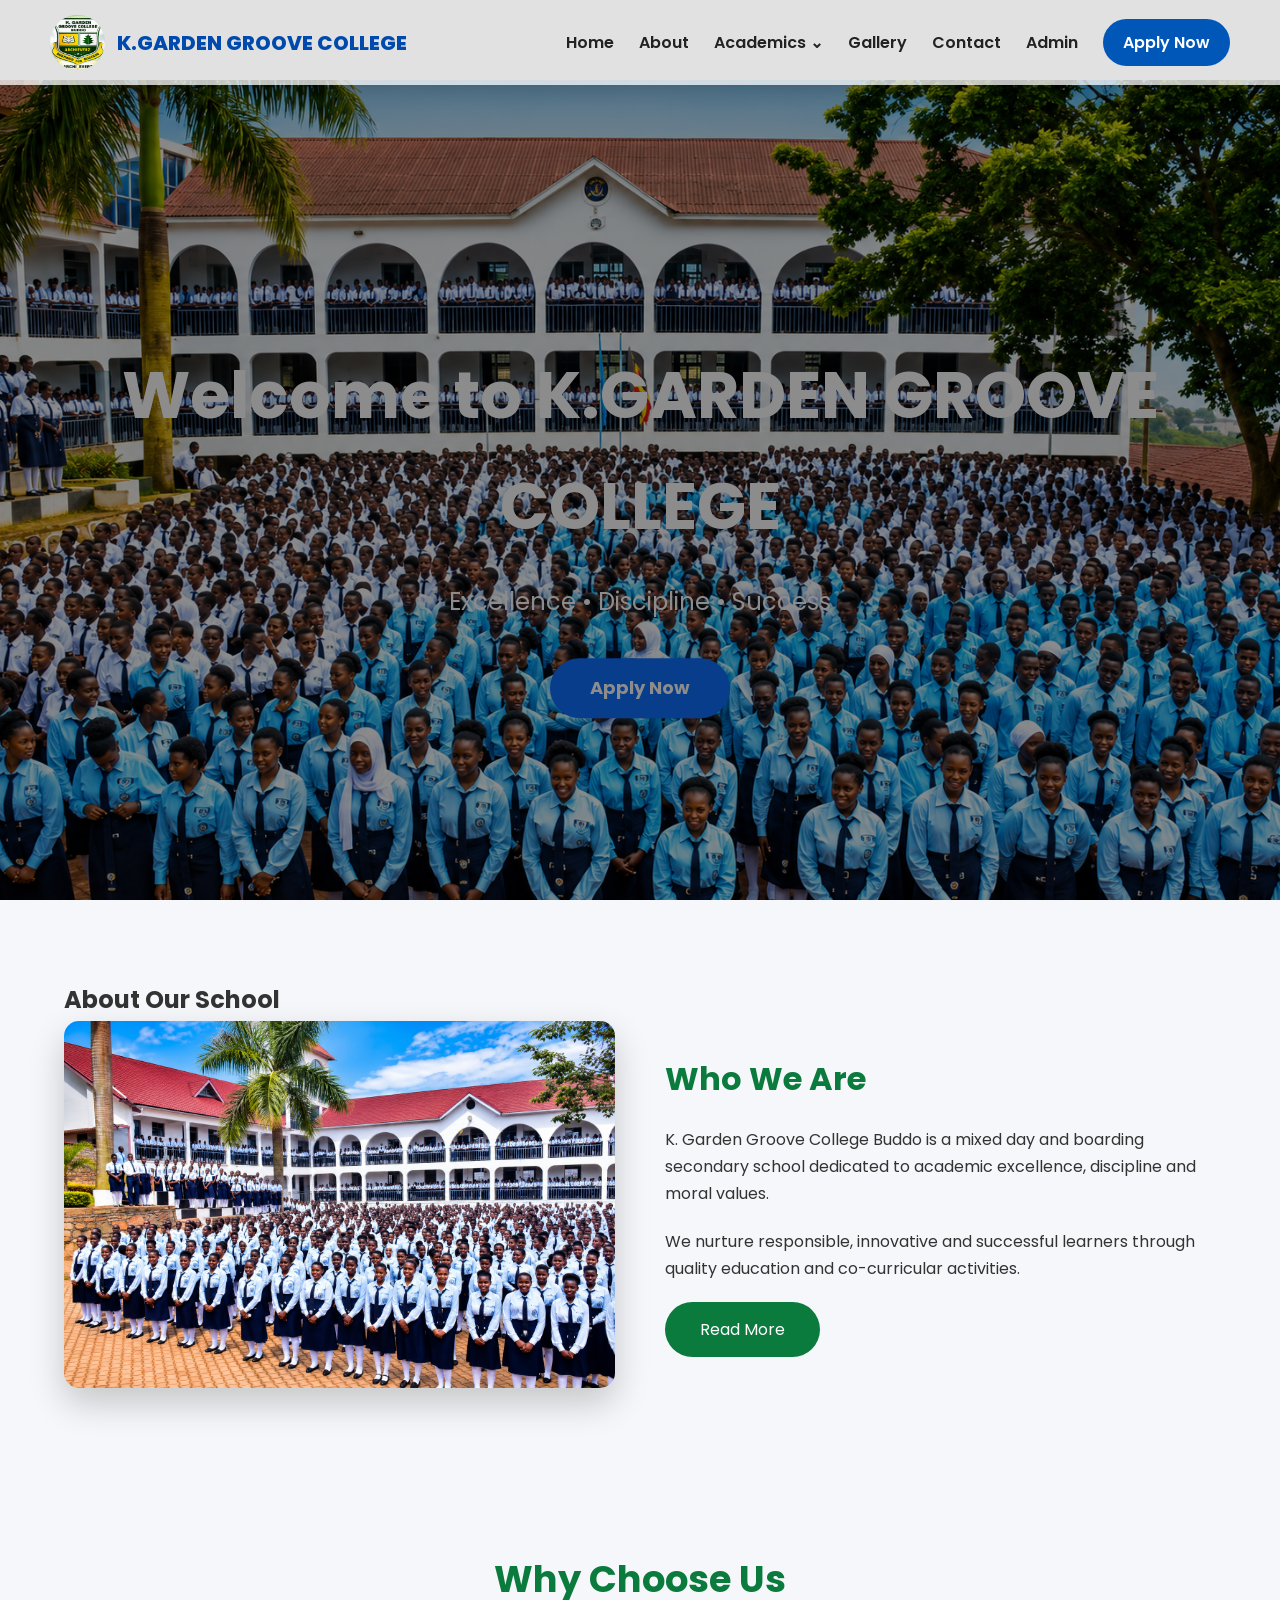
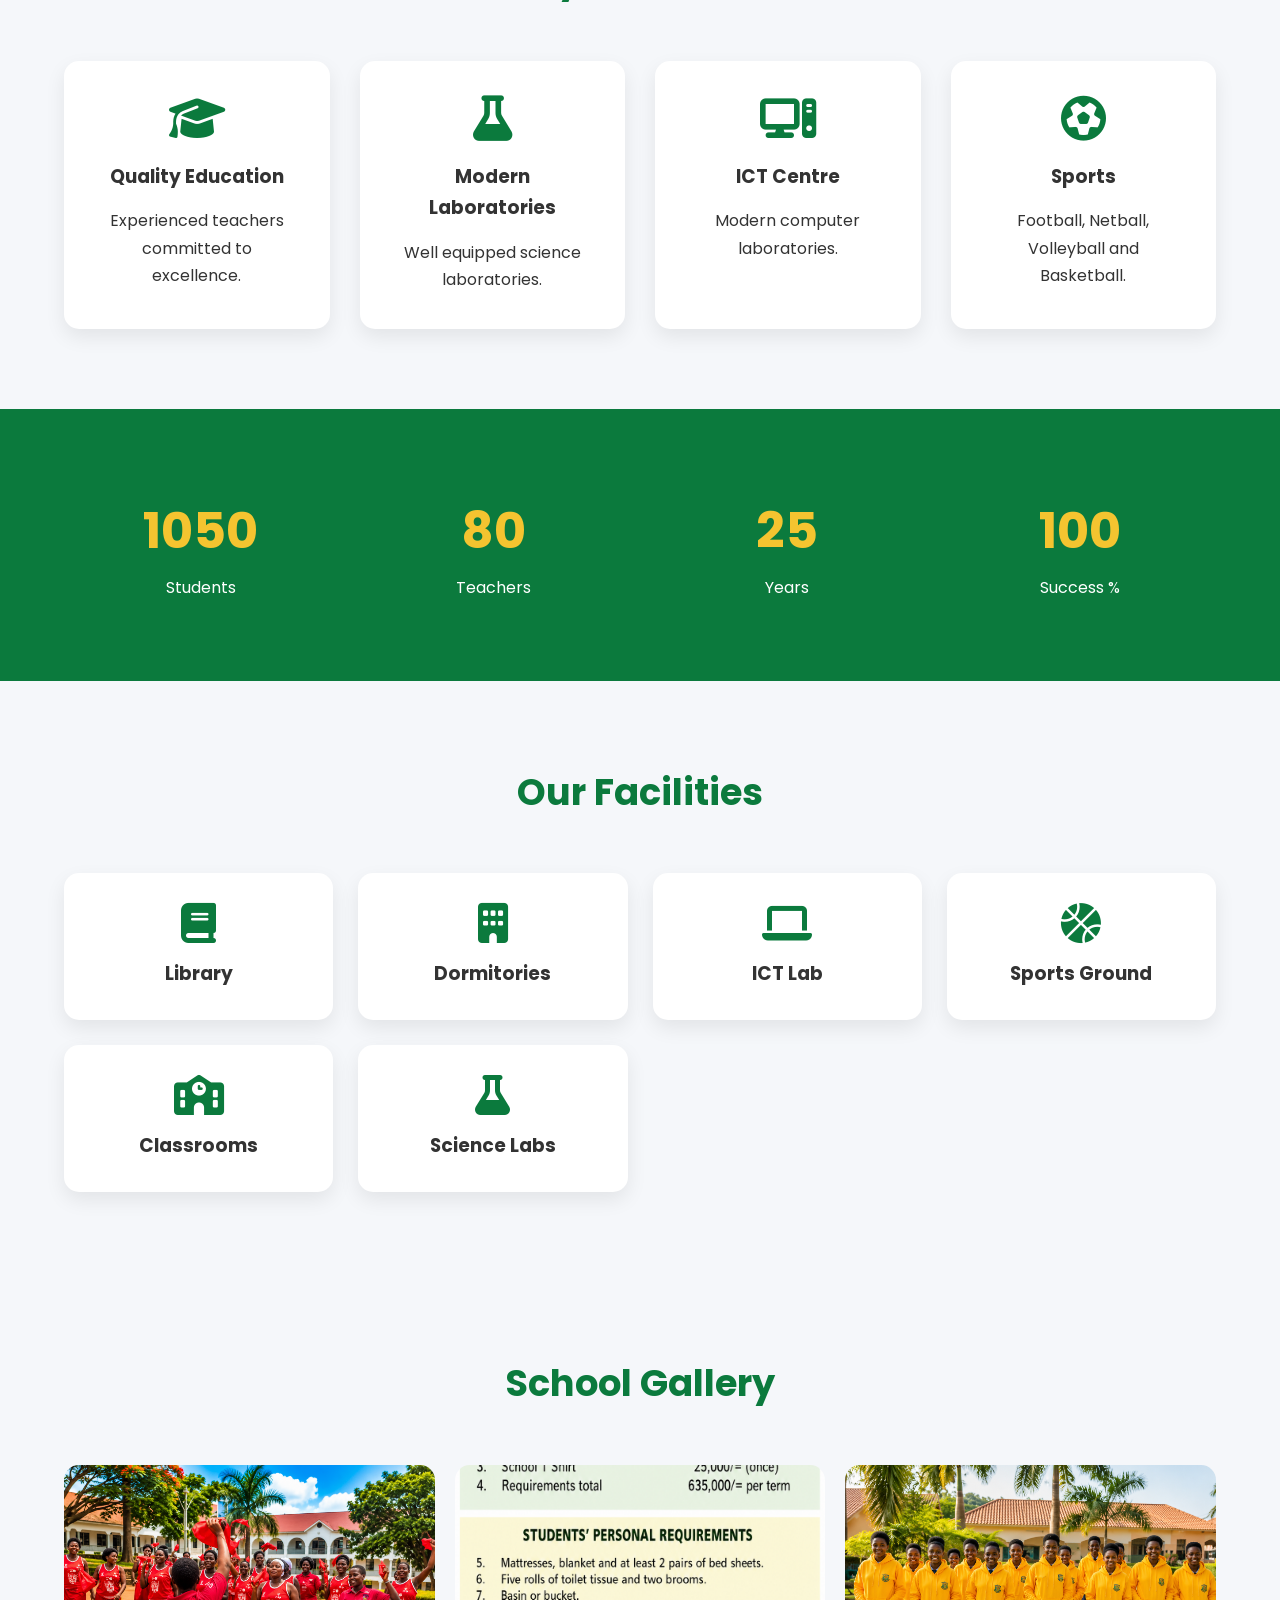
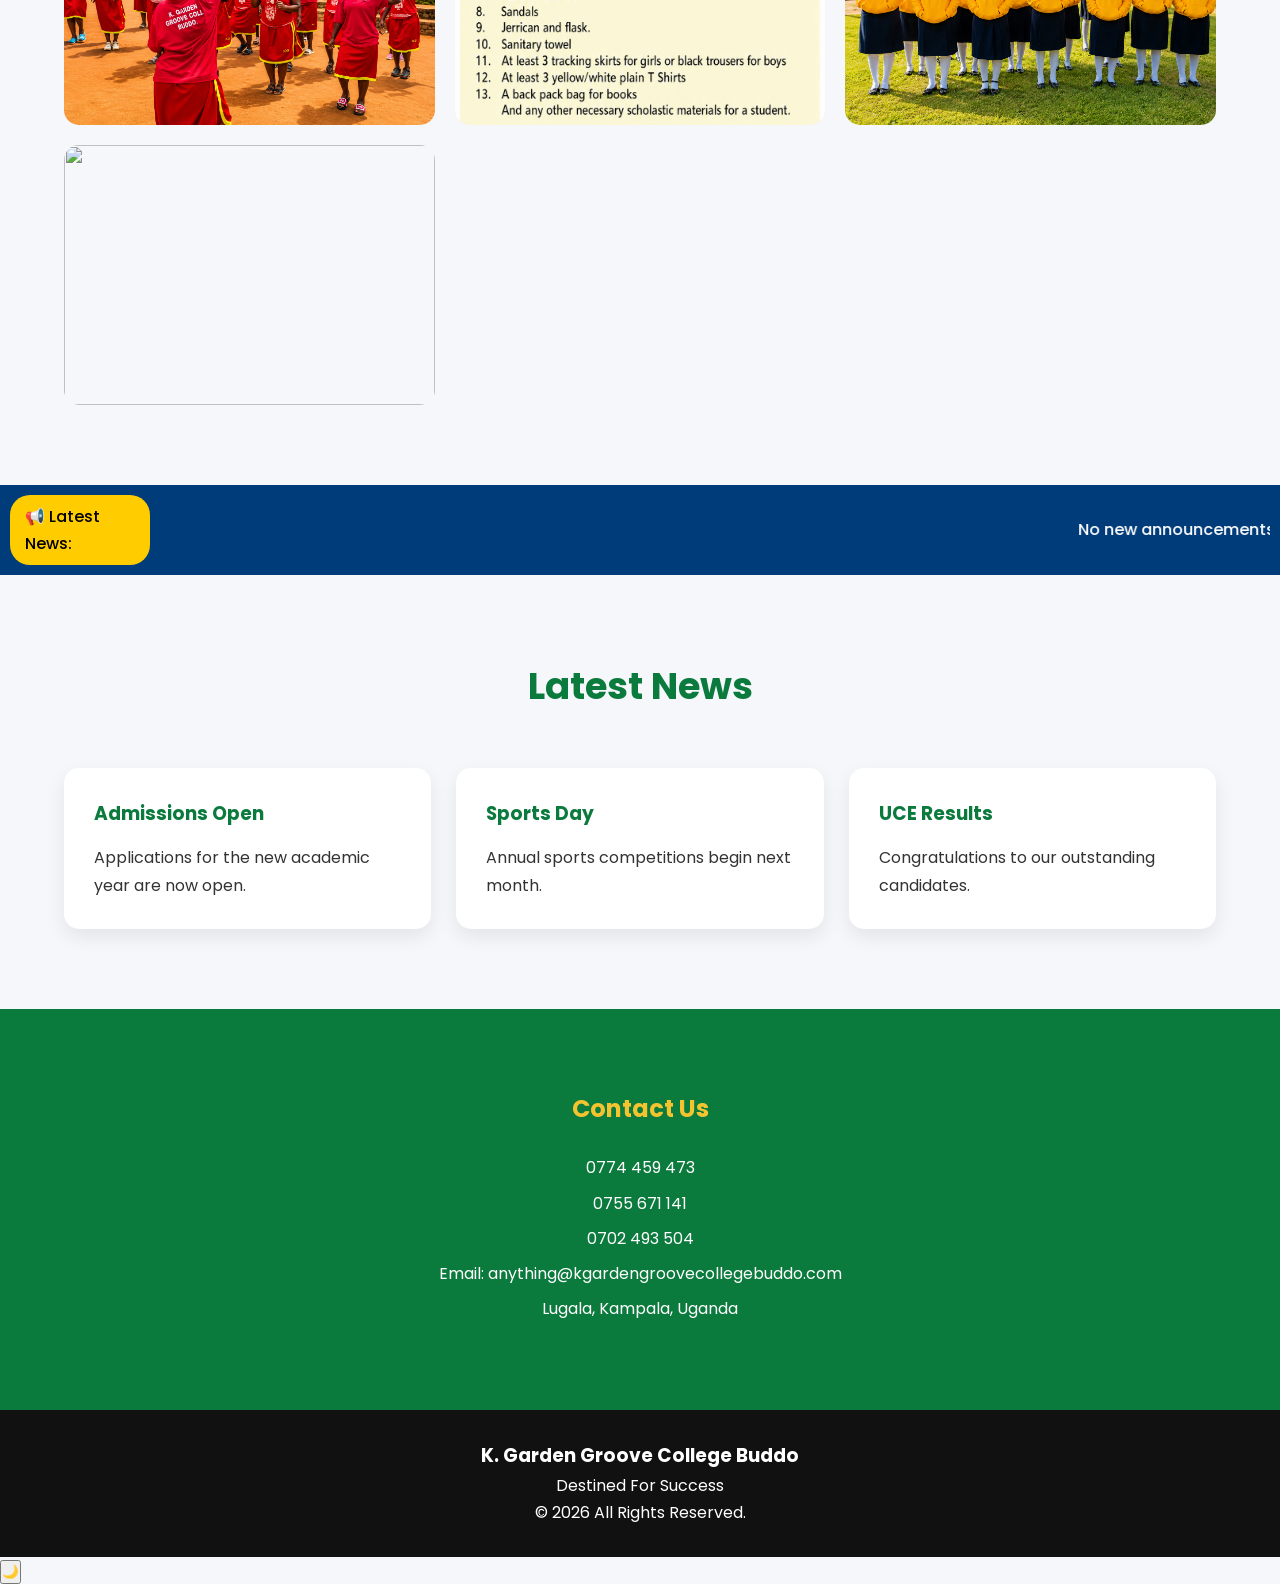
==== commit 509085cf: "Update index.html" ====
--- a/index.html
+++ b/index.html
@@ -452,7 +452,7 @@
 
 <img src="ChatGPT Image Jul 20, 2026, 06_29_06 PM.png">
 
-<img src="images/gallery3.jpg">
+<img src="ChatGPT Image Jul 20, 2026, 01_05_11 PM.png">
 
 <img src="images/gallery4.jpg">
 
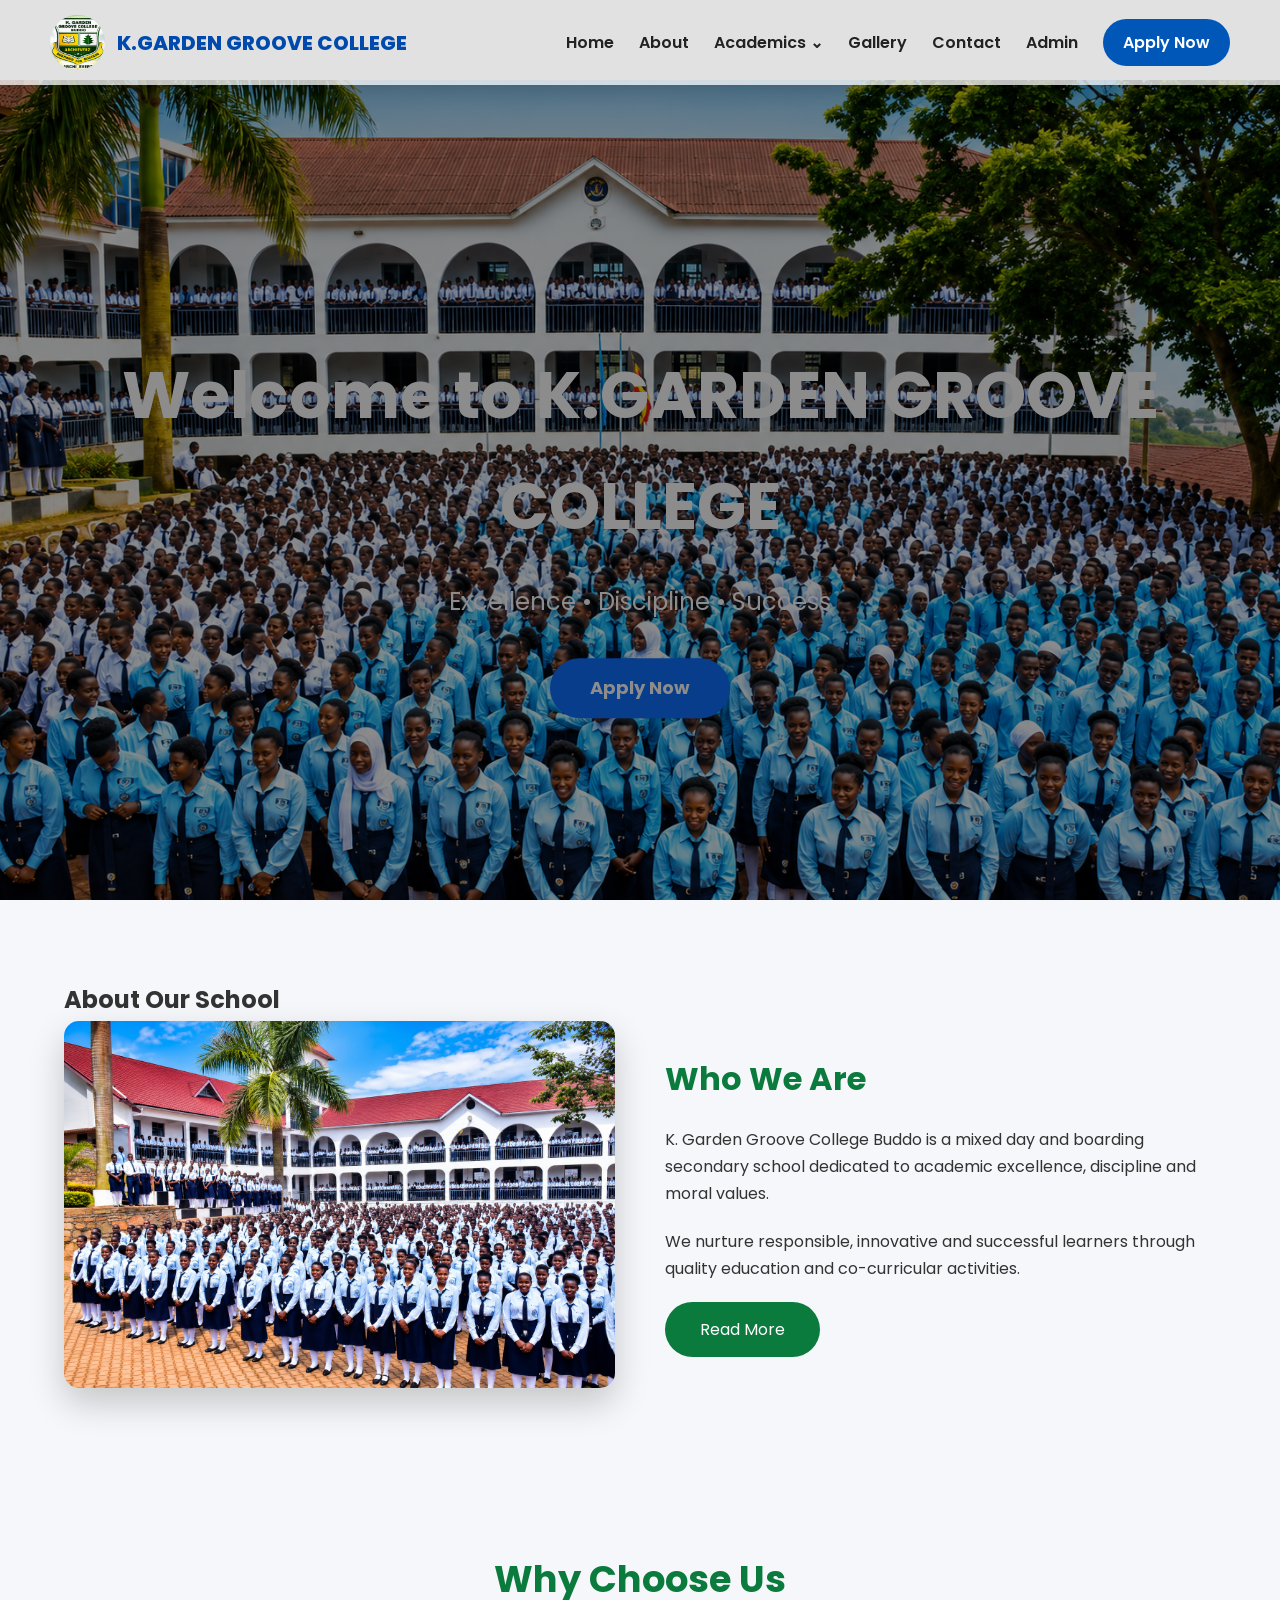
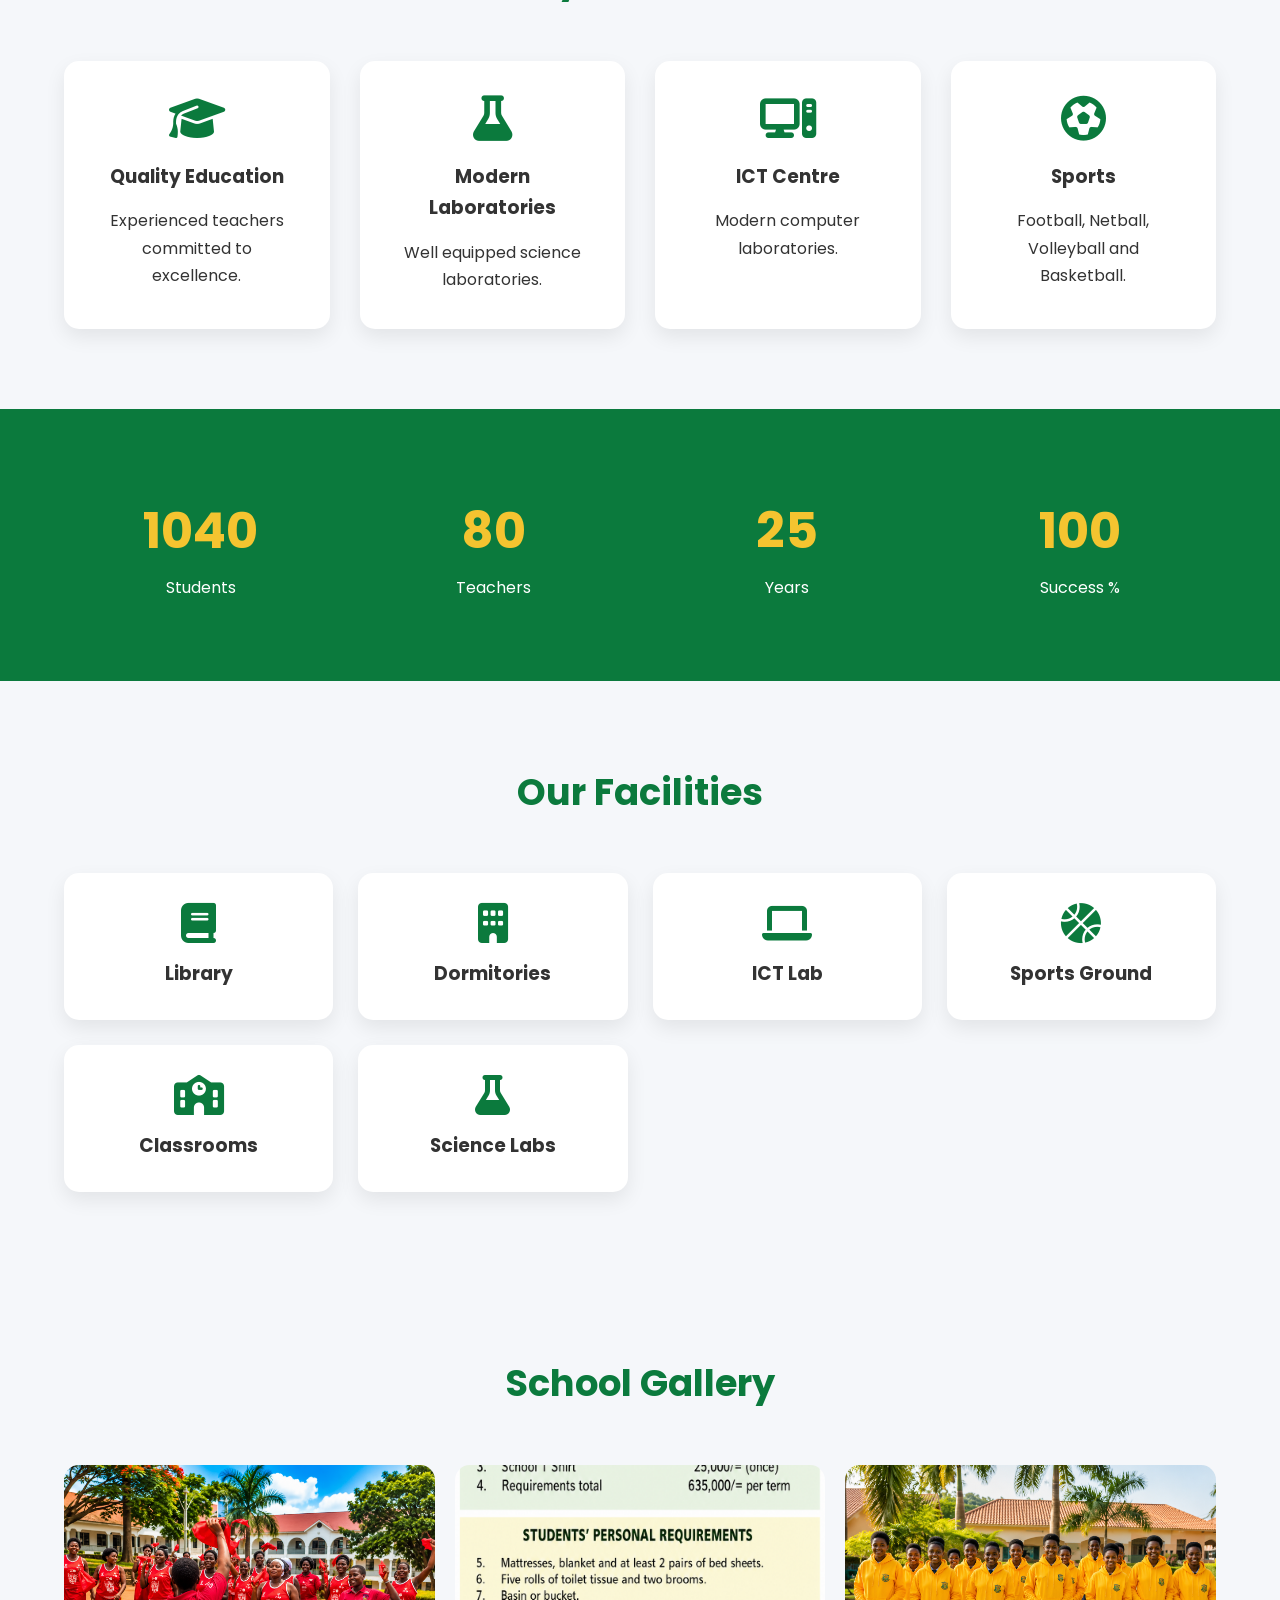
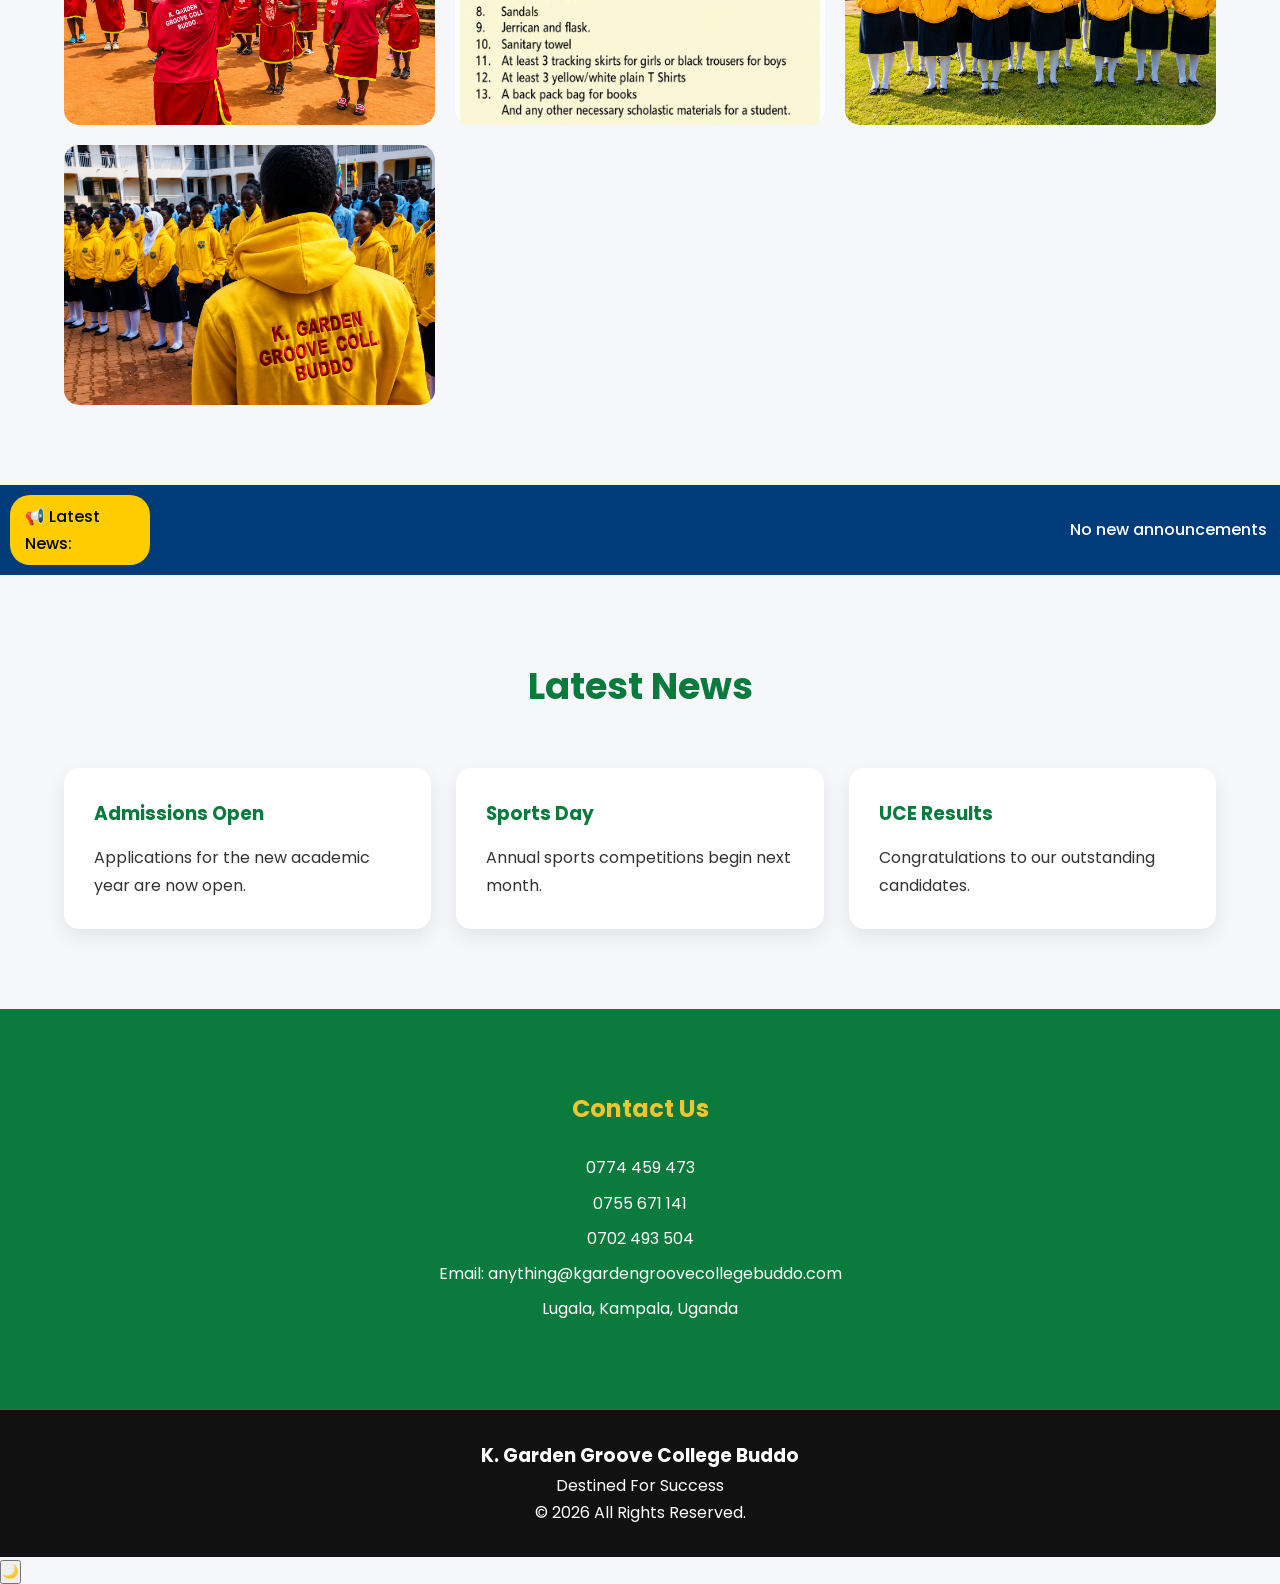
==== commit 781efe51: "Update index.html" ====
--- a/index.html
+++ b/index.html
@@ -454,7 +454,7 @@
 
 <img src="ChatGPT Image Jul 20, 2026, 01_05_11 PM.png">
 
-<img src="images/gallery4.jpg">
+<img src="ChatGPT Image Jul 20, 2026, 01_02_42 PM.png">
 
 </div>
 
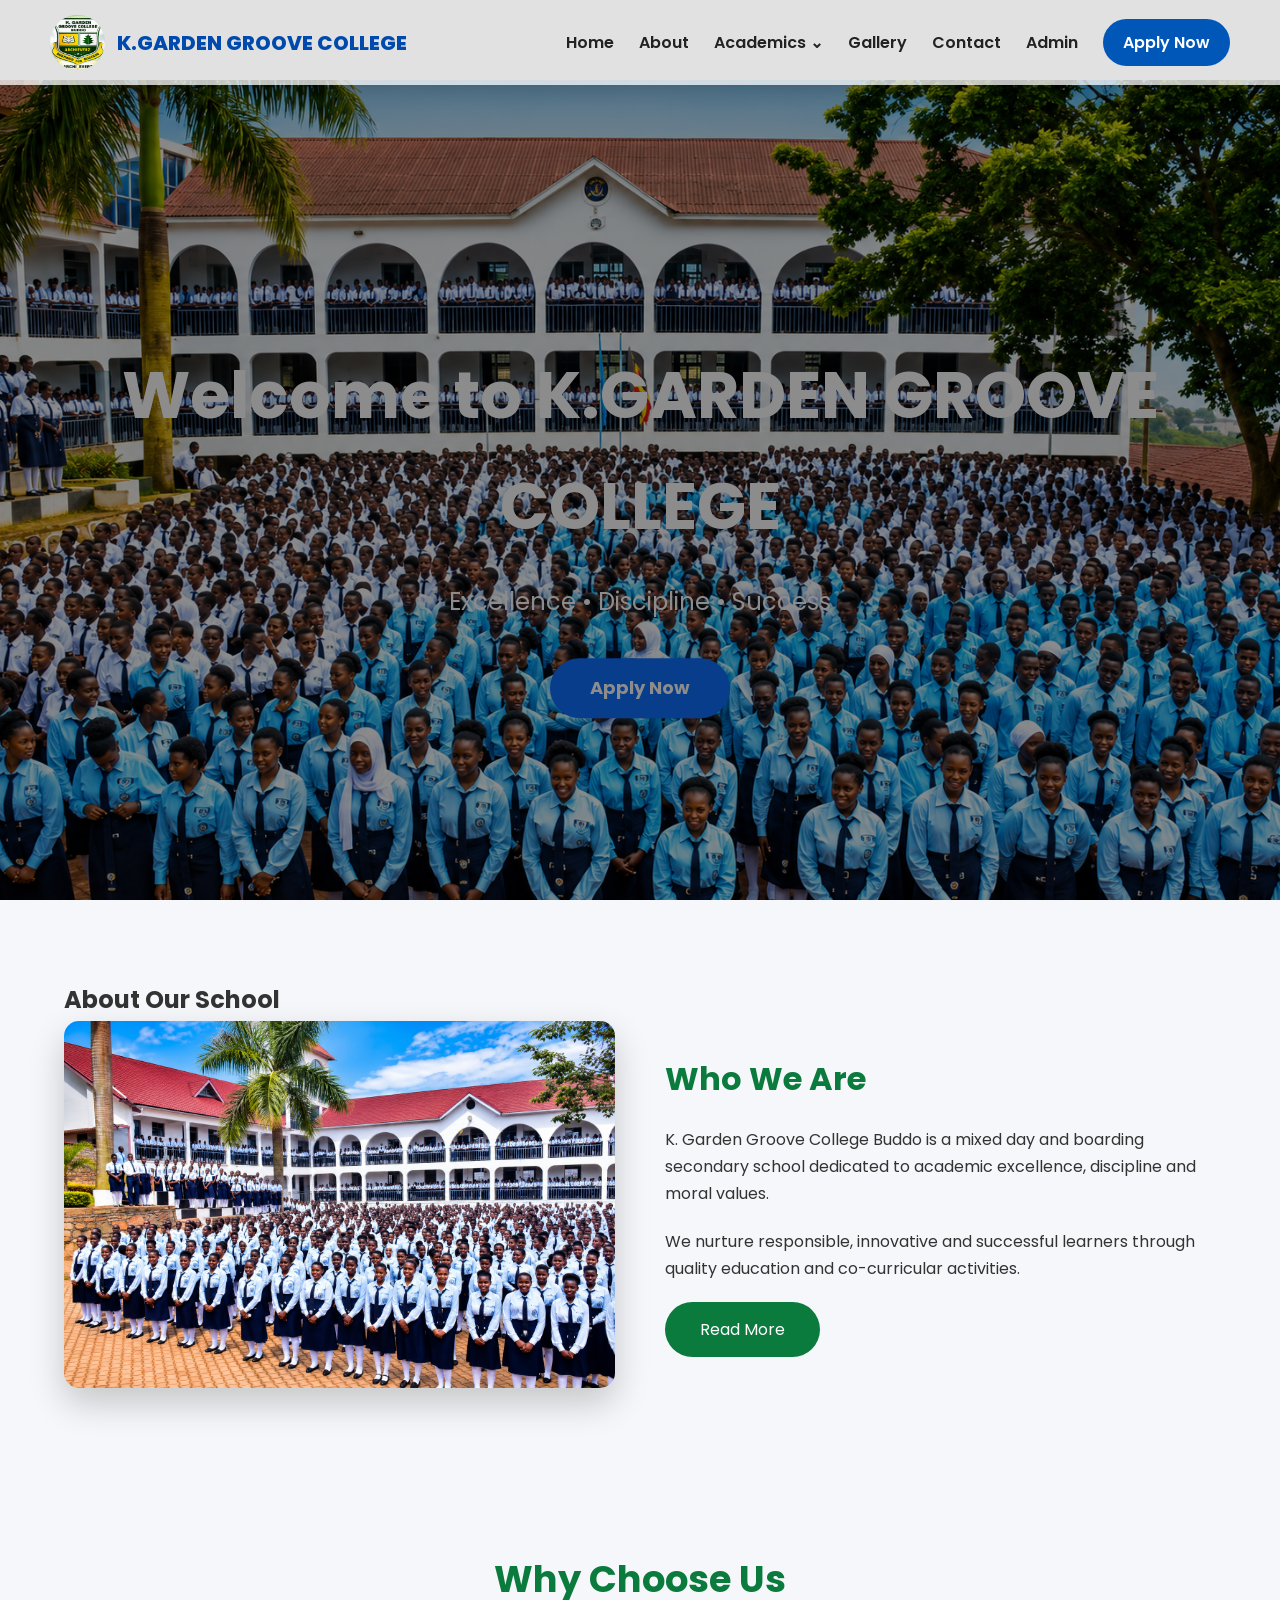
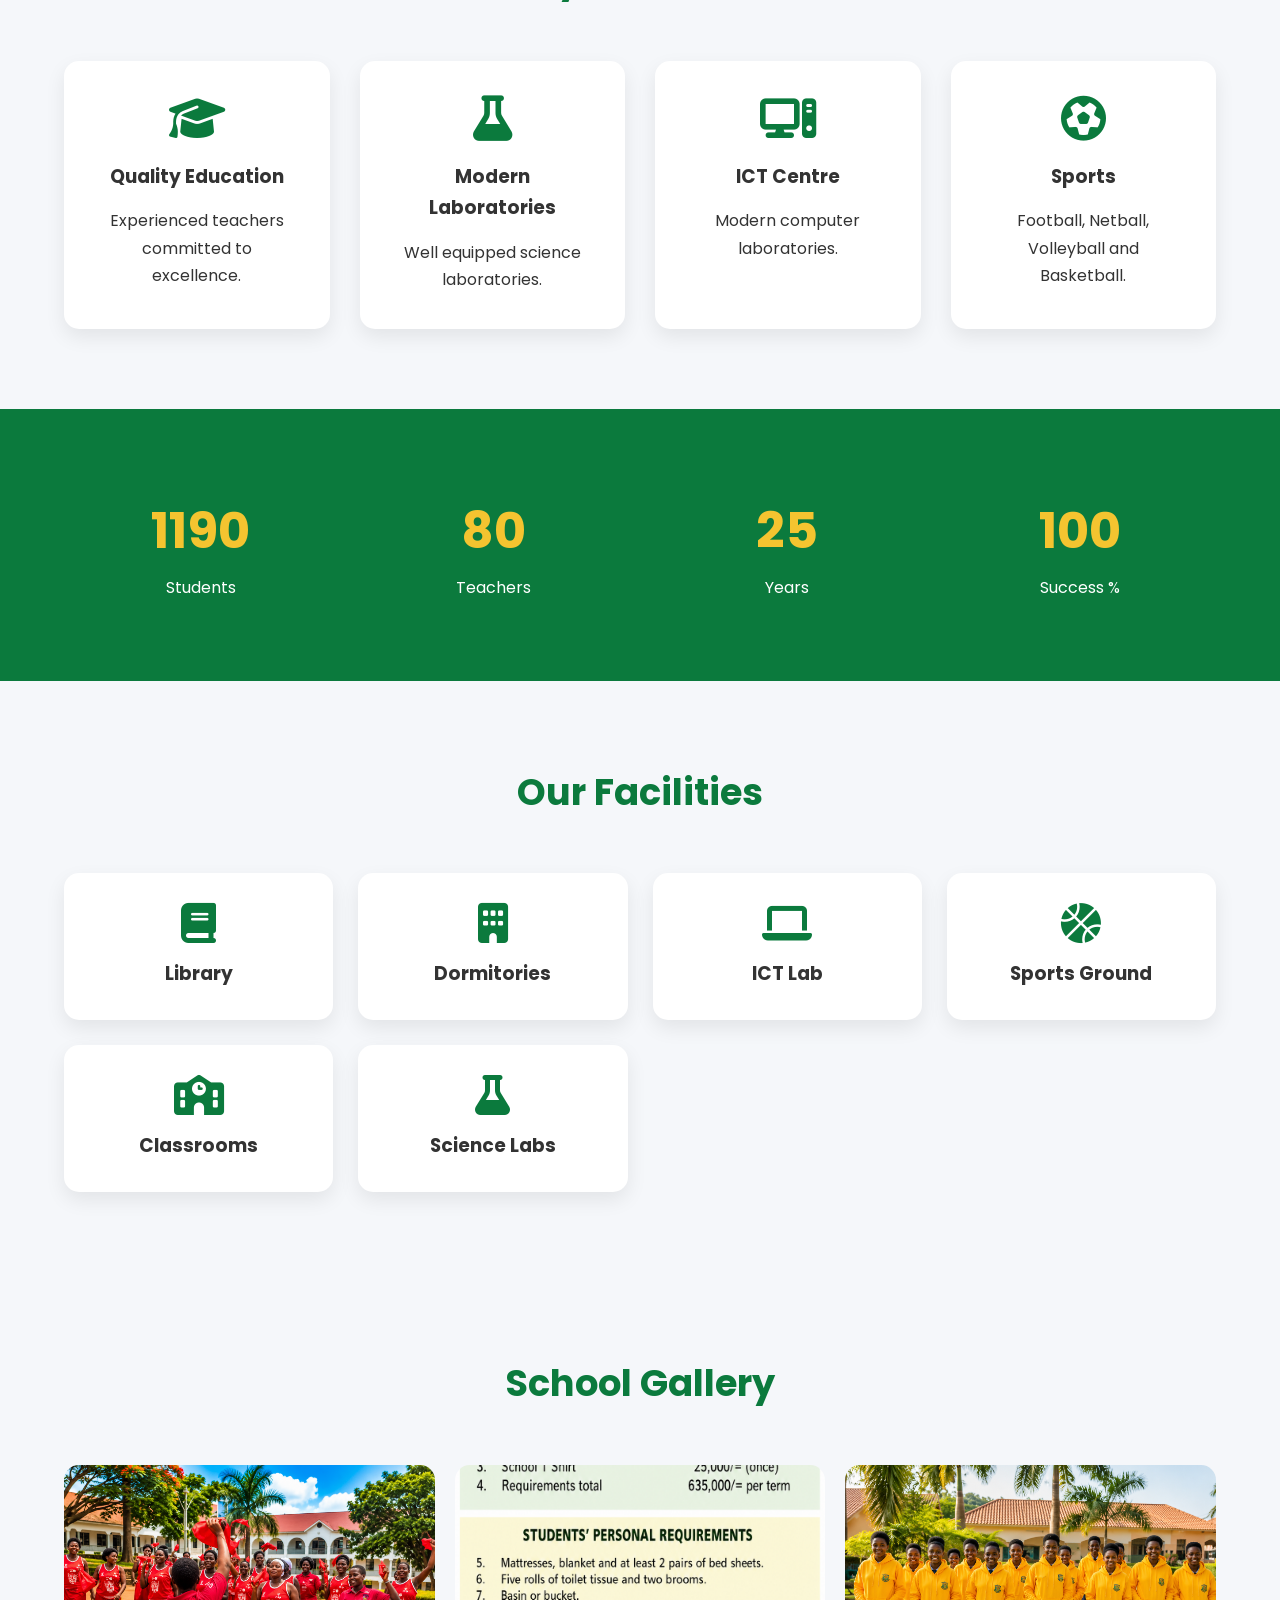
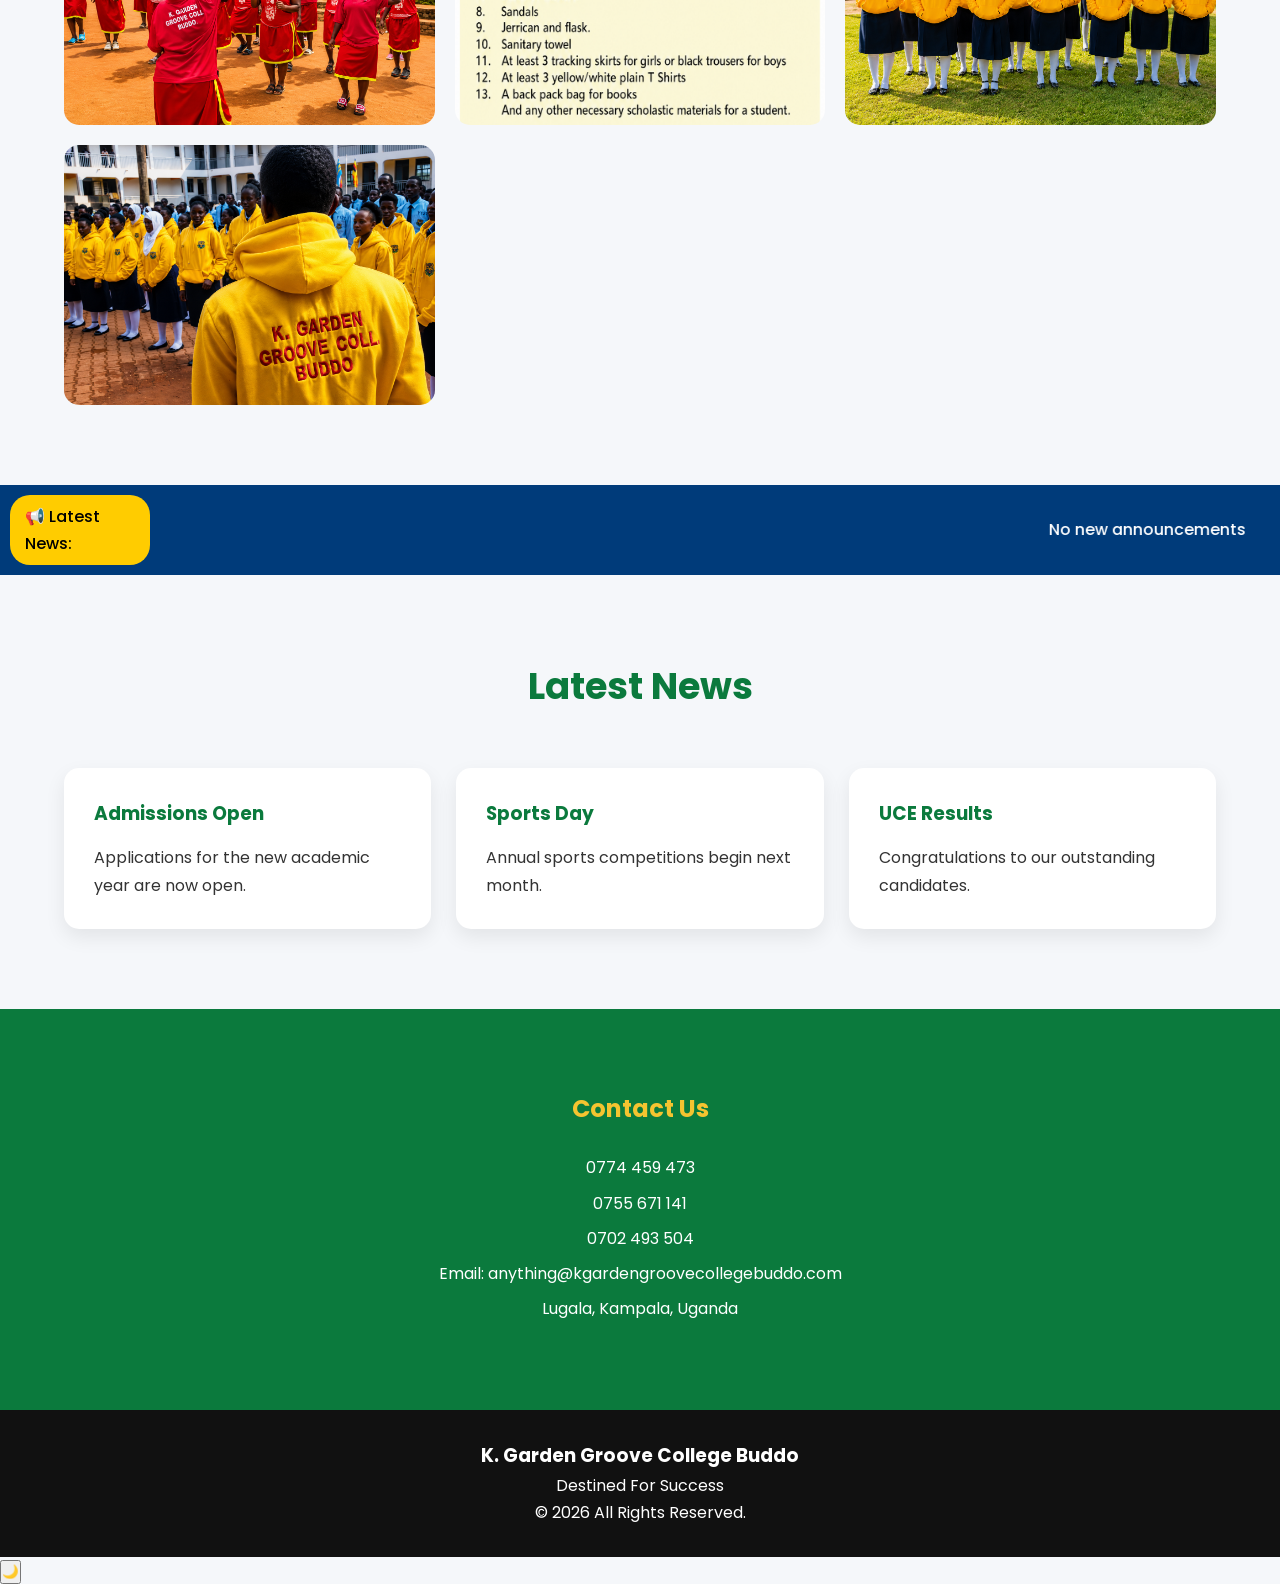
==== commit 9b3000ca: "Update index.html" ====
--- a/index.html
+++ b/index.html
@@ -9,7 +9,7 @@
 
     <link rel="preconnect" href="https://fonts.googleapis.com">
     <link rel="preconnect" href="https://fonts.gstatic.com" crossorigin>
-
+<link rel="icon" type="Badge.jpg" href="Badge.jpg">
     <link href="https://fonts.googleapis.com/css2?family=Poppins:wght@300;400;500;600;700;800&display=swap" rel="stylesheet">
 
     <link rel="stylesheet"
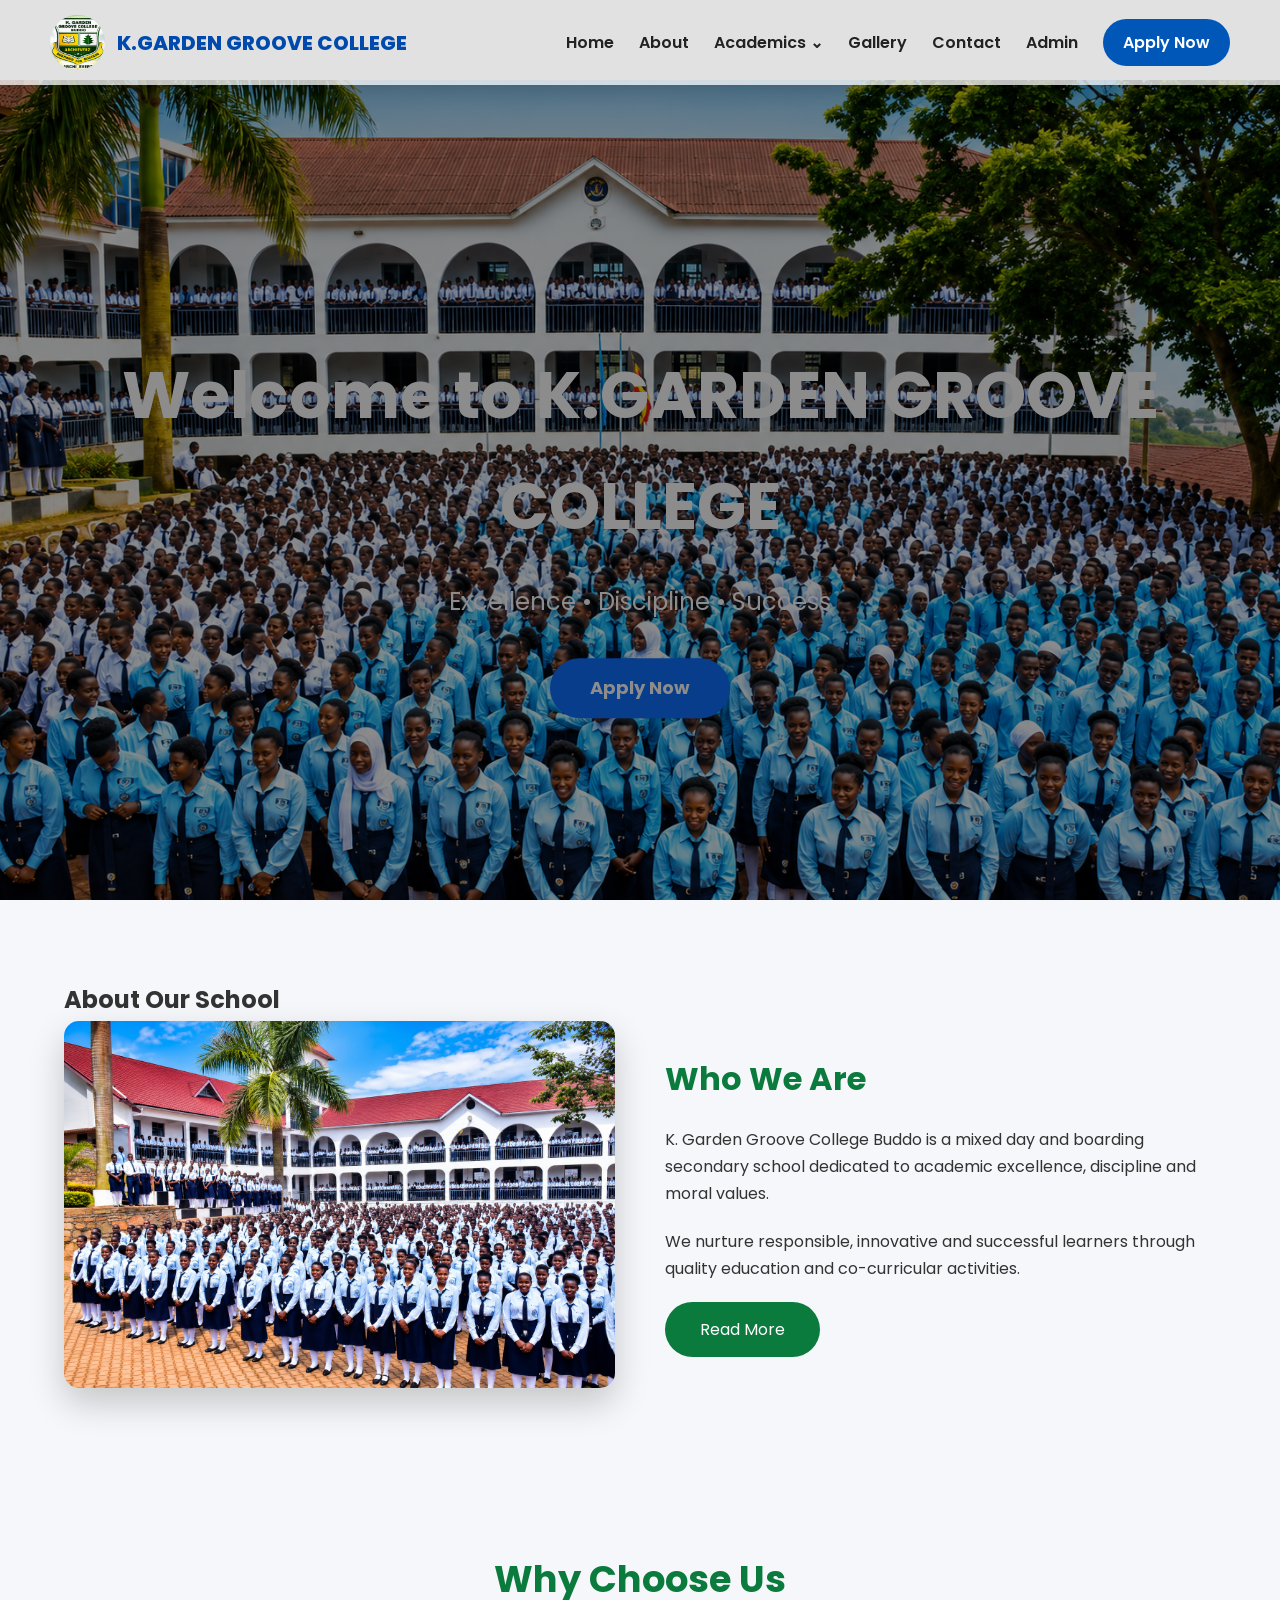
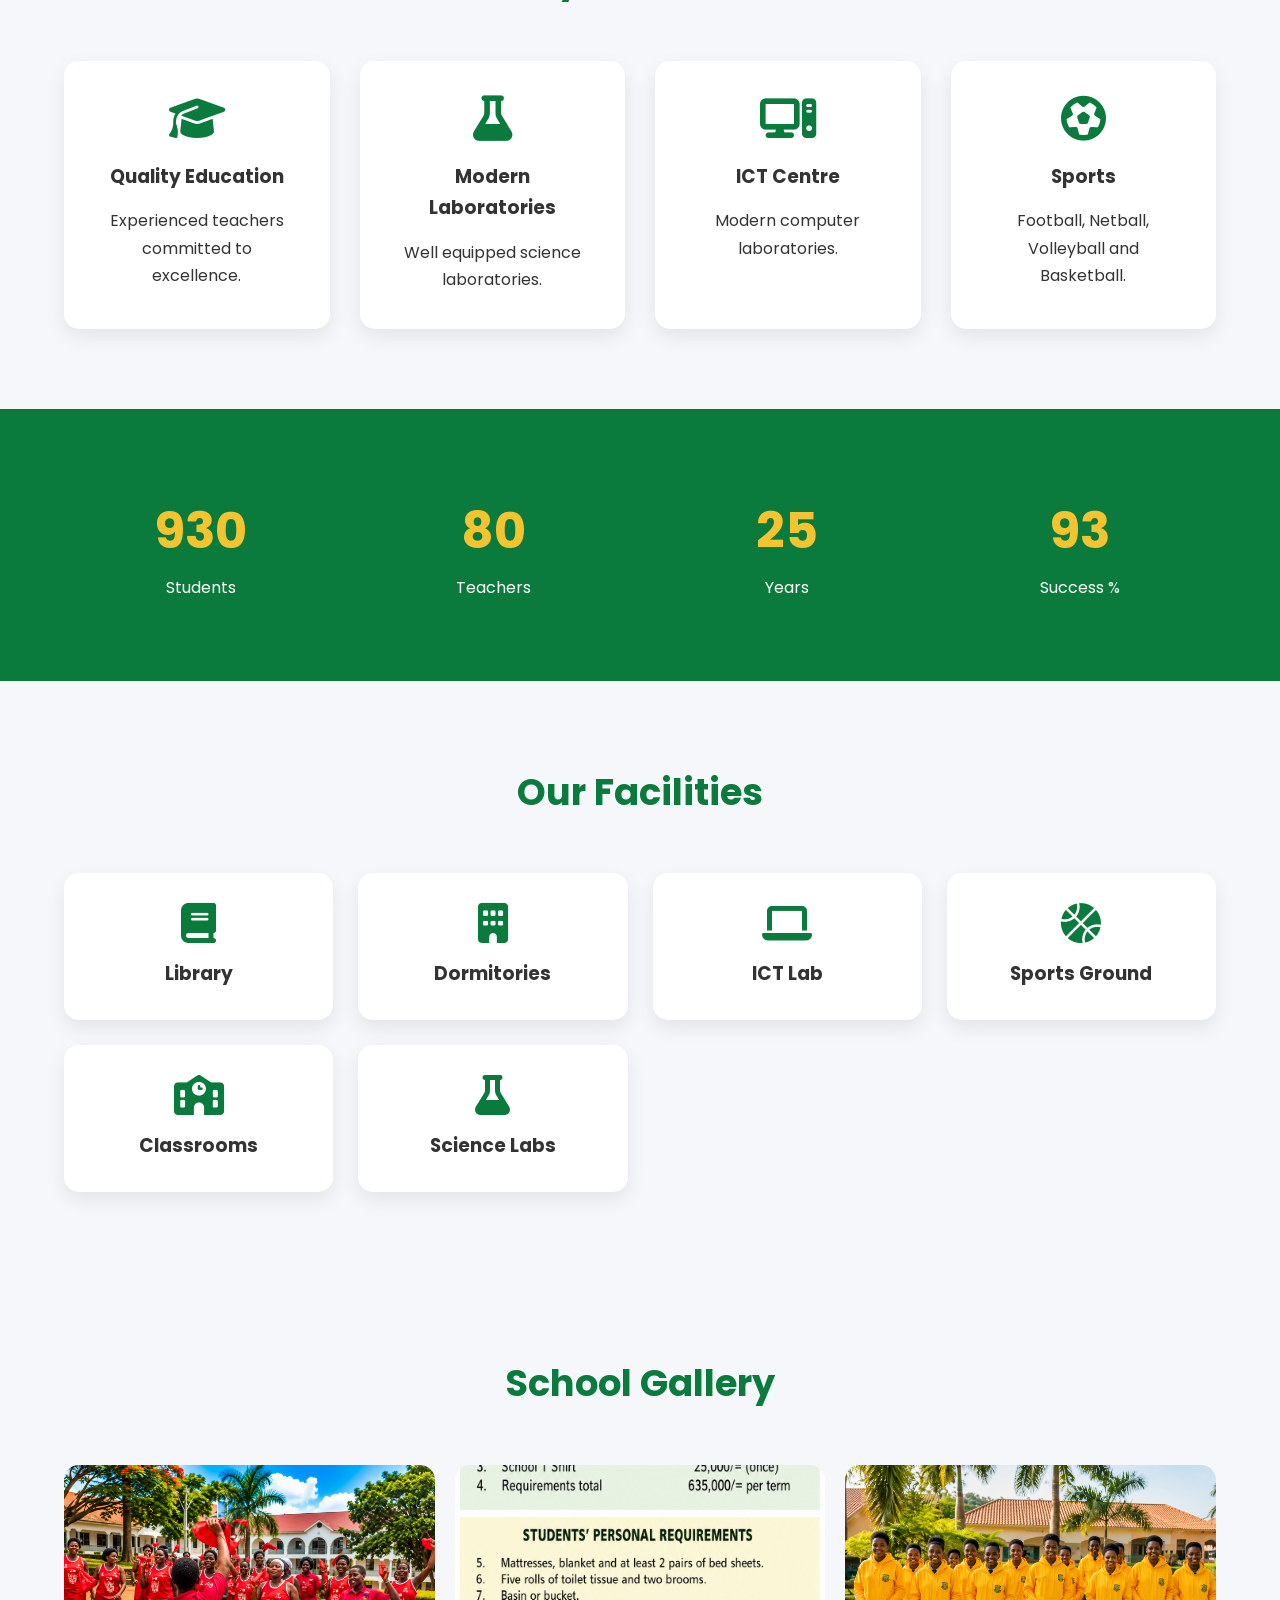
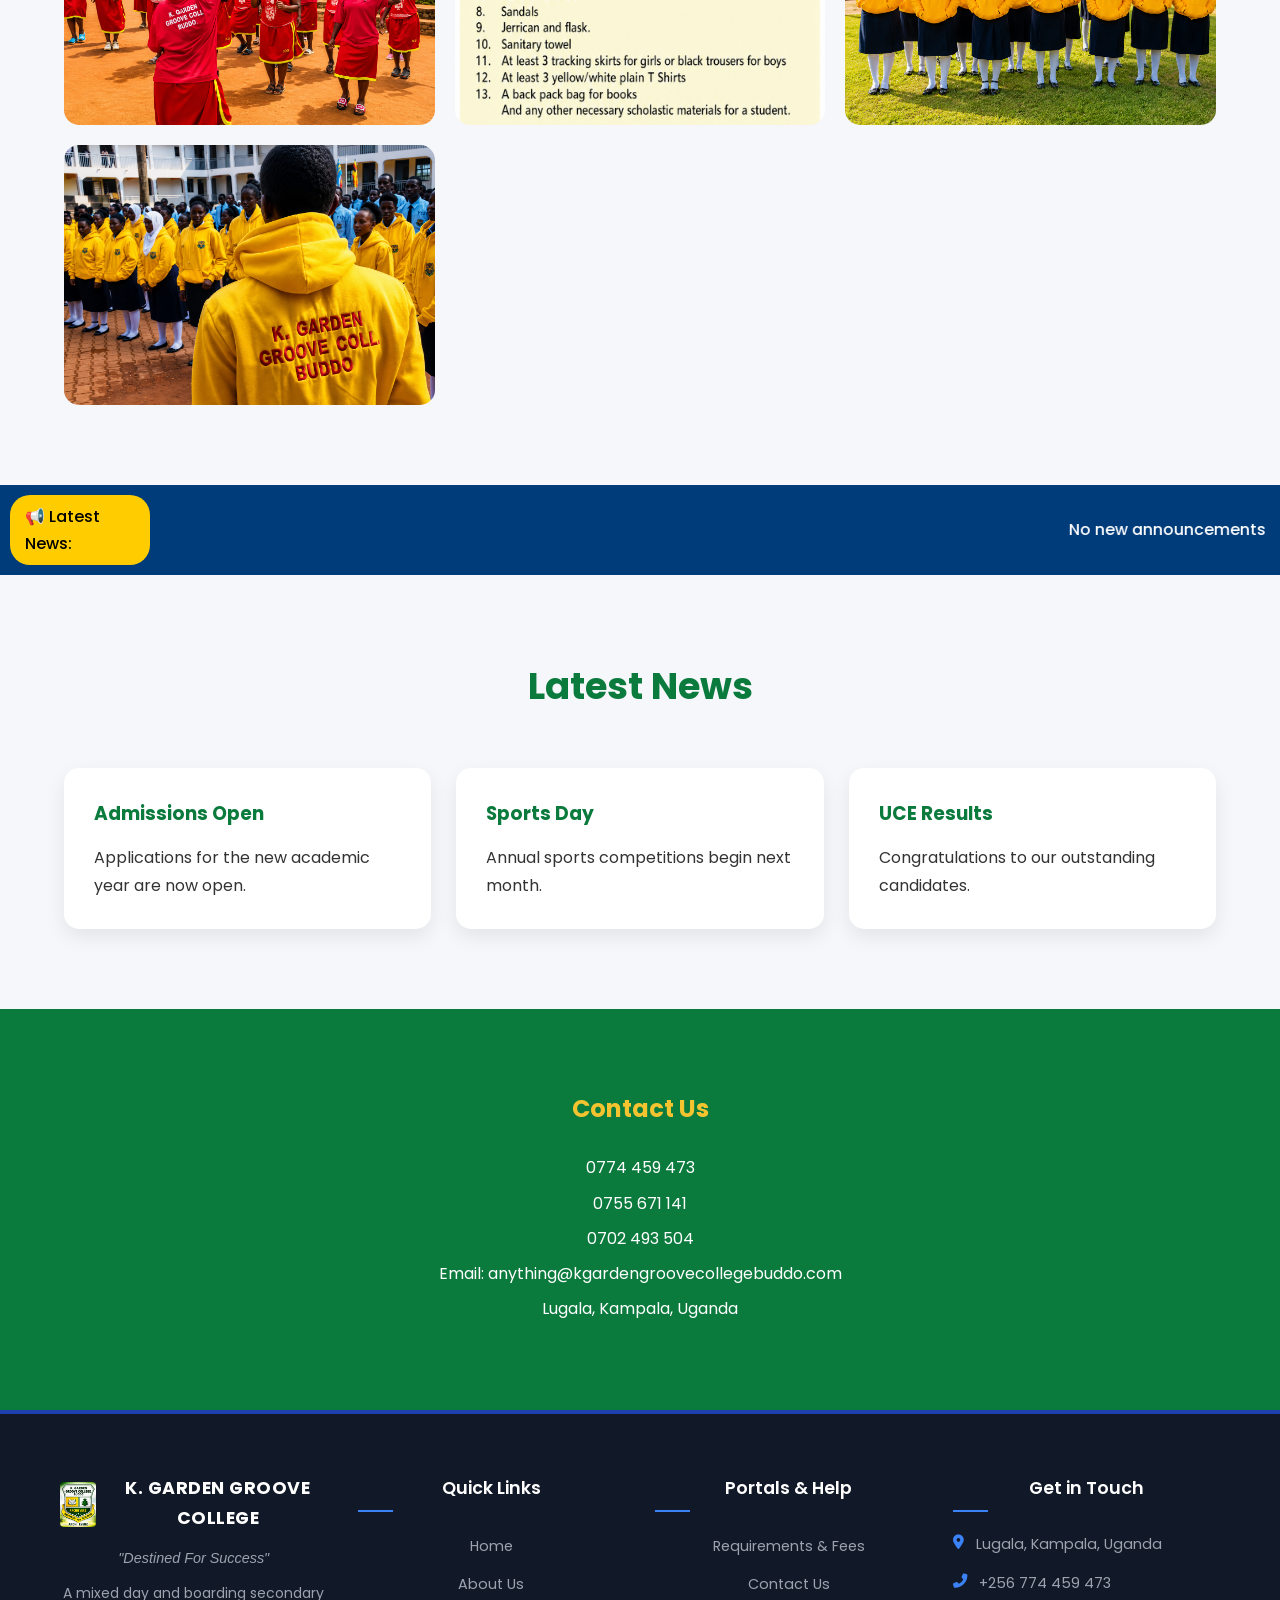
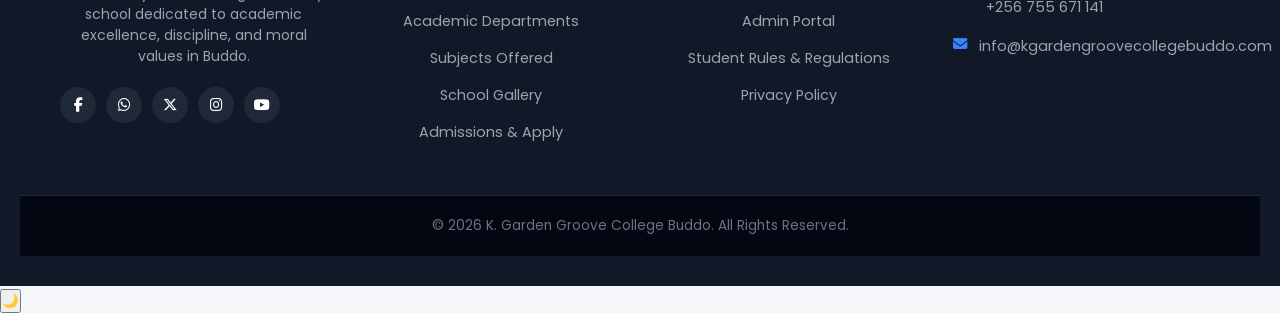
==== commit 507957e6: "Update index.html" ====
--- a/index.html
+++ b/index.html
@@ -548,19 +548,260 @@
 
 <!--================ FOOTER =================-->
 
-<footer>
-
-<div class="container">
-
-<h3>K. Garden Groove College Buddo</h3>
-
-<p>Destined For Success</p>
-
-<p>© 2026 All Rights Reserved.</p>
-
-</div>
-
+<style>
+/* ==========================================
+   SITE FOOTER STYLES
+   ========================================== */
+
+.site-footer {
+  background-color: #111827; /* Dark elegant background */
+  color: #d1d5db;
+  font-family: inherit;
+  padding-top: 60px;
+  border-top: 4px solid #1e40af; /* Accent top border */
+}
+
+.footer-container {
+  max-width: 1200px;
+  margin: 0 auto;
+  padding: 0 20px 40px 20px;
+  display: grid;
+  grid-template-columns: repeat(auto-fit, minmax(220px, 1fr));
+  gap: 30px;
+}
+
+/* Brand Section */
+.footer-brand {
+  display: flex;
+  align-items: center;
+  gap: 12px;
+  margin-bottom: 12px;
+}
+
+.footer-logo {
+  width: 45px;
+  height: 45px;
+  object-fit: contain;
+  border-radius: 4px;
+}
+
+.footer-brand h3 {
+  color: #ffffff;
+  font-size: 1.1rem;
+  font-weight: 700;
+  margin: 0;
+  letter-spacing: 0.5px;
+}
+
+.footer-motto {
+  color: #9ca3af;
+  font-size: 0.9rem;
+  margin-bottom: 12px;
+}
+
+.footer-description {
+  font-size: 0.875rem;
+  line-height: 1.5;
+  color: #9ca3af;
+  margin-bottom: 20px;
+}
+
+/* Headings */
+.footer-heading {
+  color: #ffffff;
+  font-size: 1.1rem;
+  font-weight: 600;
+  margin-bottom: 20px;
+  position: relative;
+  padding-bottom: 8px;
+}
+
+.footer-heading::after {
+  content: '';
+  position: absolute;
+  left: 0;
+  bottom: 0;
+  width: 35px;
+  height: 2px;
+  background-color: #3b82f6; /* Accent line */
+}
+
+/* Links List */
+.footer-links {
+  list-style: none;
+  padding: 0;
+  margin: 0;
+}
+
+.footer-links li {
+  margin-bottom: 10px;
+}
+
+.footer-links a {
+  color: #9ca3af;
+  text-decoration: none;
+  font-size: 0.9rem;
+  transition: color 0.2s ease, transform 0.2s ease;
+  display: inline-block;
+}
+
+.footer-links a:hover {
+  color: #ffffff;
+  transform: translateX(4px);
+}
+
+/* Contact Info List */
+.footer-contact-list {
+  list-style: none;
+  padding: 0;
+  margin: 0;
+}
+
+.footer-contact-list li {
+  display: flex;
+  align-items: flex-start;
+  gap: 12px;
+  margin-bottom: 14px;
+  font-size: 0.9rem;
+  color: #9ca3af;
+}
+
+.footer-contact-list i {
+  color: #3b82f6;
+  margin-top: 3px;
+}
+
+.footer-contact-list a {
+  color: #9ca3af;
+  text-decoration: none;
+  transition: color 0.2s ease;
+}
+
+.footer-contact-list a:hover {
+  color: #ffffff;
+}
+
+/* Social Media Buttons */
+.footer-socials {
+  display: flex;
+  gap: 10px;
+}
+
+.footer-socials a {
+  width: 36px;
+  height: 36px;
+  background-color: #1f2937;
+  color: #ffffff;
+  display: flex;
+  align-items: center;
+  justify-content: center;
+  border-radius: 50%;
+  text-decoration: none;
+  font-size: 0.9rem;
+  transition: background-color 0.2s ease, transform 0.2s ease;
+}
+
+.footer-socials a:hover {
+  background-color: #2563eb;
+  transform: translateY(-3px);
+}
+
+/* Bottom Bar */
+.footer-bottom {
+  background-color: #030712;
+  padding: 18px 20px;
+  border-top: 1px solid #1f2937;
+  text-align: center;
+  font-size: 0.85rem;
+  color: #6b7280;
+}
+
+.footer-bottom-container {
+  max-width: 1200px;
+  margin: 0 auto;
+}
+</style>
+<footer class="site-footer">
+  <div class="footer-container">
+    
+    <!-- Column 1: School Info & Motto -->
+    <div class="footer-col footer-about">
+      <div class="footer-brand">
+        <img src="Badge.jpg" alt="K. Garden Groove College Logo" class="footer-logo">
+        <h3>K. GARDEN GROOVE COLLEGE</h3>
+      </div>
+      <p class="footer-motto"><em>"Destined For Success"</em></p>
+      <p class="footer-description">
+        A mixed day and boarding secondary school dedicated to academic excellence, discipline, and moral values in Buddo.
+      </p>
+      <div class="footer-socials">
+        <a href="#" aria-label="Facebook"><i class="fab fa-facebook-f"></i></a>
+        <a href="#" aria-label="WhatsApp"><i class="fab fa-whatsapp"></i></a>
+        <a href="#" aria-label="X / Twitter"><i class="fab fa-x-twitter"></i></a>
+        <a href="#" aria-label="Instagram"><i class="fab fa-instagram"></i></a>
+        <a href="#" aria-label="YouTube"><i class="fab fa-youtube"></i></a>
+      </div>
+    </div>
+
+    <!-- Column 2: Quick Navigation -->
+    <div class="footer-col">
+      <h4 class="footer-heading">Quick Links</h4>
+      <ul class="footer-links">
+        <li><a href="index.html">Home</a></li>
+        <li><a href="about.html">About Us</a></li>
+        <li><a href="academics.html">Academic Departments</a></li>
+        <li><a href="subjects.html">Subjects Offered</a></li>
+        <li><a href="gallery.html">School Gallery</a></li>
+        <li><a href="admissions.html">Admissions & Apply</a></li>
+      </ul>
+    </div>
+
+    <!-- Column 3: Information & Portals -->
+    <div class="footer-col">
+      <h4 class="footer-heading">Portals & Help</h4>
+      <ul class="footer-links">
+        <li><a href="admissions.html">Requirements & Fees</a></li>
+        <li><a href="contact.html">Contact Us</a></li>
+        <li><a href="admin-login.html">Admin Portal</a></li>
+        <li><a href="#">Student Rules & Regulations</a></li>
+        <li><a href="#">Privacy Policy</a></li>
+      </ul>
+    </div>
+
+    <!-- Column 4: Direct Contact -->
+    <div class="footer-col">
+      <h4 class="footer-heading">Get in Touch</h4>
+      <ul class="footer-contact-list">
+        <li>
+          <i class="fas fa-map-marker-alt"></i> 
+          <span>Lugala, Kampala, Uganda</span>
+        </li>
+        <li>
+          <i class="fas fa-phone-alt"></i> 
+          <span>
+            <a href="tel:+256774459473">+256 774 459 473</a><br>
+            <a href="tel:+256755671141">+256 755 671 141</a>
+          </span>
+        </li>
+        <li>
+          <i class="fas fa-envelope"></i> 
+          <a href="mailto:info@kgardengroovecollegebuddo.com">info@kgardengroovecollegebuddo.com</a>
+        </li>
+      </ul>
+    </div>
+
+  </div>
+
+  <!-- Footer Bottom Bar -->
+  <div class="footer-bottom">
+    <div class="footer-bottom-container">
+      <p>&copy; 2026 K. Garden Groove College Buddo. All Rights Reserved.</p>
+    </div>
+  </div>
 </footer>
+
+<!-- FontAwesome icons for social and contact indicators -->
+<link rel="stylesheet" href="https://cdnjs.cloudflare.com/ajax/libs/font-awesome/6.4.0/css/all.min.css">
 
 <script src="script.js"></script>
 
